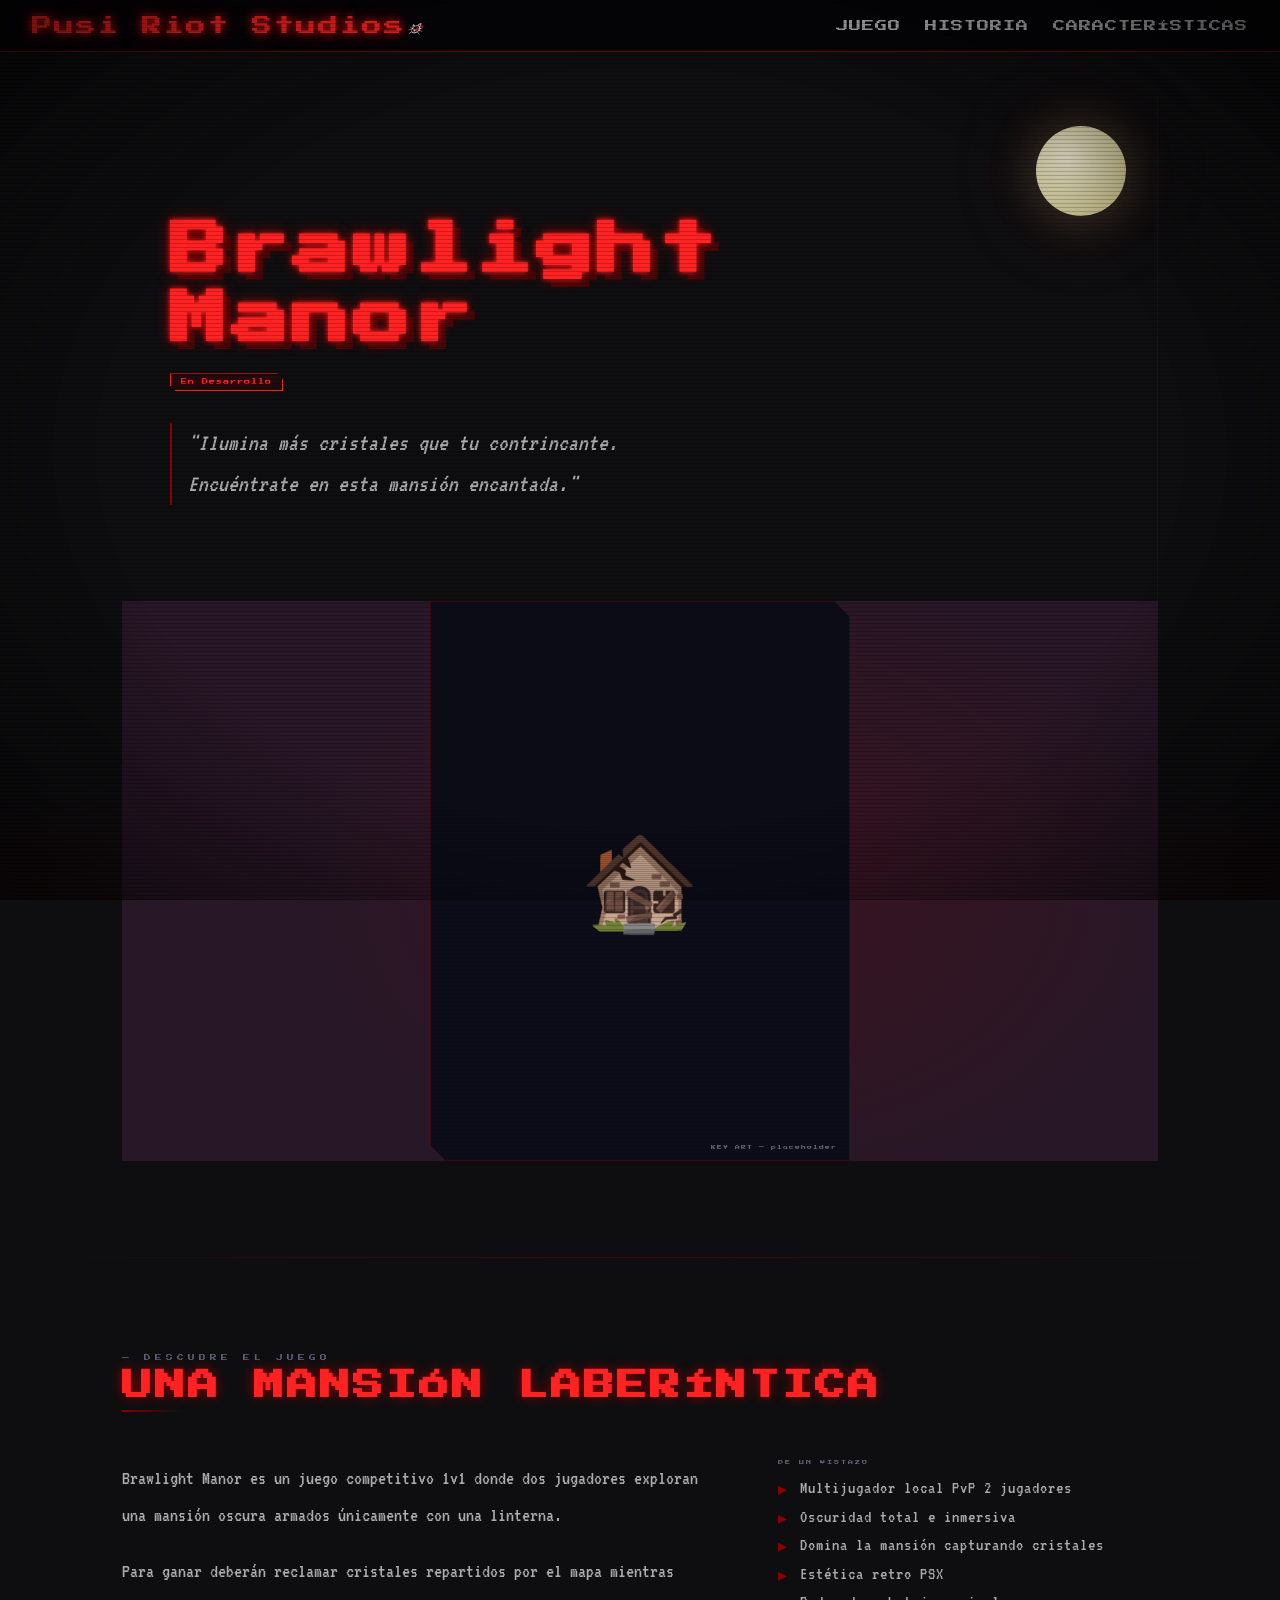
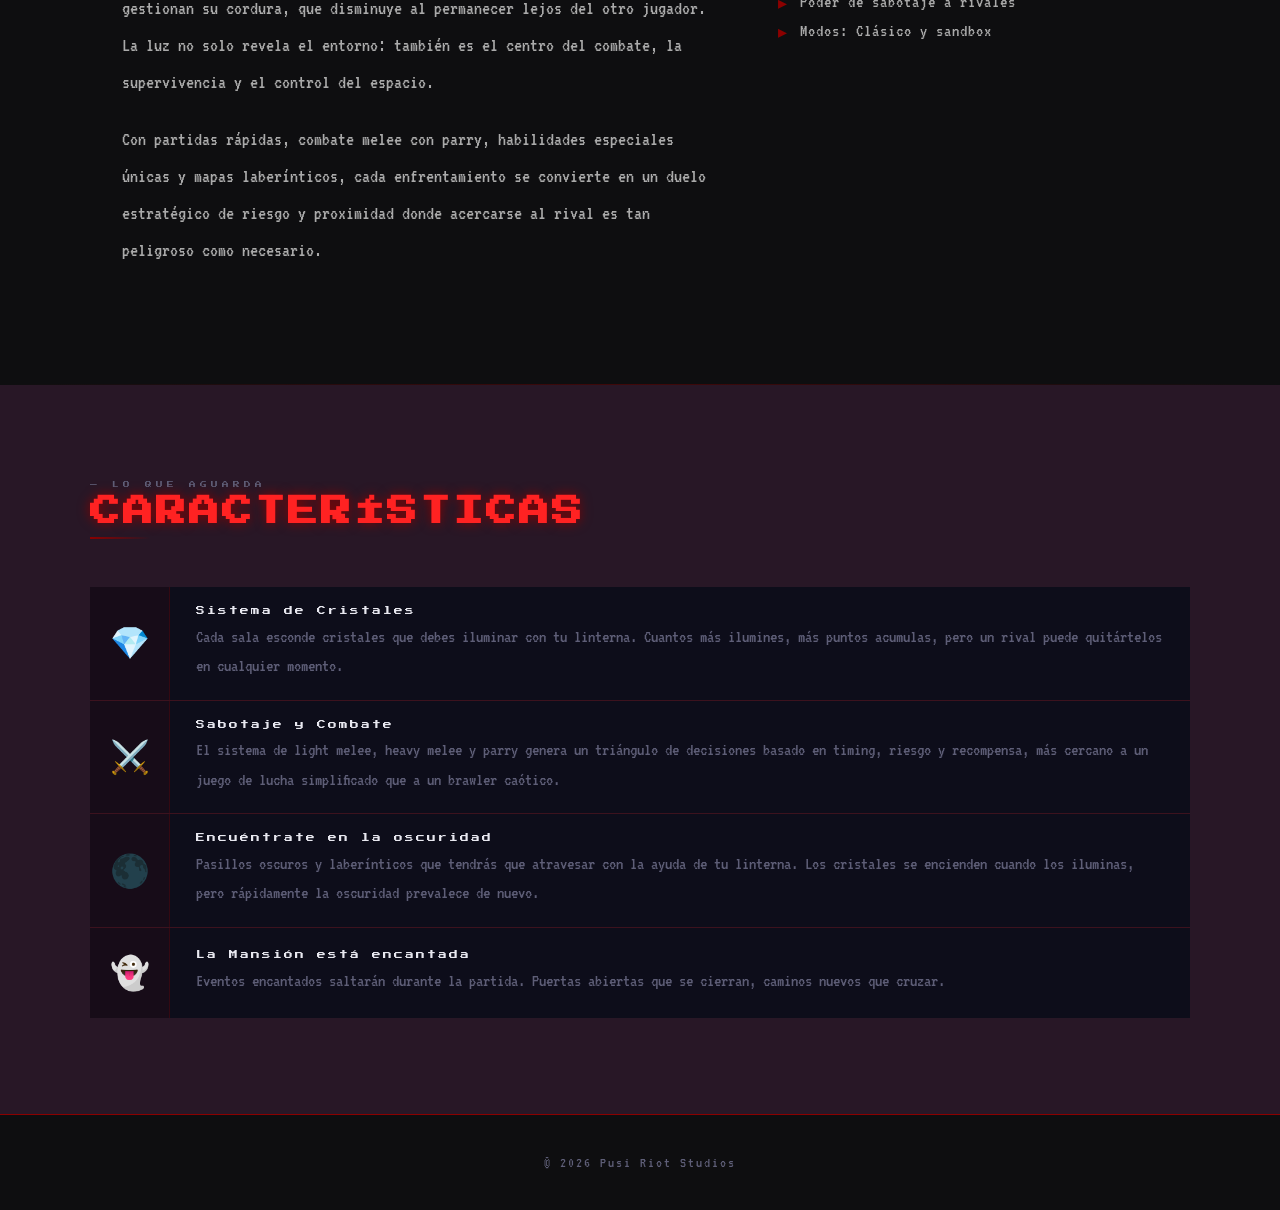
==== brawlightmanor.html @ 74a74fac "Deploy web" ====
<!DOCTYPE html>
<html lang="en">

<head>
    <meta charset="UTF-8">
    <meta name="viewport" content="width=device-width, initial-scale=1.0">
    <title>Brawlight Manor — Pusi Riot Studios</title>
    <link rel="preconnect" href="https://fonts.googleapis.com">
    <link href="https://fonts.googleapis.com/css2?family=Press+Start+2P&family=VT323&display=swap" rel="stylesheet">
    <link rel="stylesheet" href="css/style.css">
</head>


<body class="game-page">

    <nav>
        <a href="index.html" class="nav-logo">
            Pusi Riot Studios<img src="assets/images/PusiRiot_Logo_White.png" alt="Logo" width="2.5%">
        </a>
        <ul class="nav-links" id="navLinks">
            <li><a href="#juego">JUEGO</a></li>
            <li><a href="#historia">HISTORIA</a></li>
            <li><a href="#features">CARACTERÍSTICAS</a></li>
        </ul>
        <button class="hamburger" id="hamburger" aria-label="Menu">
            <span></span><span></span><span></span>
        </button>
    </nav>


    <section id="juego">

        <div class="hero-moon"></div>
        <div class="fog-layer"></div>

        <div class="game-hero-left">

            <h1 class="game-main-title">Brawlight<br>Manor</h1>

            <div class="game-pills">
                <span class="game-pill game-pill--highlight">En Desarrollo</span>
            </div>
            <p class="game-tagline">
                "Ilumina más cristales que tu contrincante.<br>
                Encuéntrate en esta mansión encantada."
            </p>
        </div>

        <div class="game-hero-right">
            <div class="game-hero-art">
                🏚️
                <span class="game-hero-art-label">KEY ART — placeholder</span>
            </div>

        </div>

    </section>

    <div class="section-divider"></div>

    <section id="historia">
        <p class="section-label"
            style="font-family:var(--pixel);font-size:0.42rem;color:var(--dim);letter-spacing:4px;text-transform:uppercase;margin-bottom:0.6rem;">
            — Descubre el juego
        </p>
        <h2 class="section-title">Una Mansión laberíntica</h2>
        <div class="section-line"></div>

        <div class="game-story-wrap">

            <!-- Narrative -->
            <div class="game-story-text">
                <p>
                    Brawlight Manor es un juego competitivo 1v1 donde dos jugadores 
                    exploran una mansión oscura armados únicamente con una linterna.
                <p>
                    Para ganar deberán reclamar cristales repartidos por el mapa 
                    mientras gestionan su cordura, que disminuye al permanecer lejos 
                    del otro jugador. La luz no solo revela el entorno: también es
                    el centro del combate, la supervivencia y el control del espacio.
                </p>
                <p>
                    Con partidas rápidas, combate melee con parry, habilidades 
                    especiales únicas y mapas laberínticos, cada enfrentamiento se 
                    convierte en un duelo estratégico de riesgo y proximidad donde 
                    acercarse al rival es tan peligroso como necesario.
                </p>
            </div>

            <div>
                <p
                    style="font-family:var(--pixel);font-size:0.32rem;color:var(--dim);letter-spacing:2px;margin-bottom:0.8rem;text-transform:uppercase;">
                    De un vistazo
                </p>
                <ul class="game-checklist">
                    <li>Multijugador local PvP 2 jugadores</li>
                    <li>Oscuridad total e inmersiva</li>
                    <li>Domina la mansión capturando cristales</li>
                    <li>Estética retro PSX</li>
                    <li>Poder de sabotaje a rivales</li>
                    <li>Modos: Clásico y sandbox</li>
                </ul>
            </div>

        </div>
    </section>

    <div class="section-divider"></div>

    <section id="features" style="background:var(--deep);max-width:100%;padding:6rem 2rem;">
        <div style="max-width:1100px;margin:0 auto;">

            <p
                style="font-family:var(--pixel);font-size:0.42rem;color:var(--dim);letter-spacing:4px;text-transform:uppercase;margin-bottom:0.6rem;">
                — Lo que Aguarda
            </p>
            <h2 class="section-title">Características</h2>
            <div class="section-line"></div>

            <div class="game-feature-list">

                <div class="game-feature-row">
                    <div class="game-feature-row__icon">💎</div>
                    <div class="game-feature-row__body">
                        <p class="game-feature-row__name">Sistema de Cristales</p>
                        <p class="game-feature-row__desc">
                            Cada sala esconde cristales que debes iluminar con tu linterna.
                            Cuantos más ilumines, más puntos acumulas, pero un rival puede
                            quitártelos en cualquier momento.
                        </p>
                    </div>
                </div>
                <div class="game-feature-row">
                    <div class="game-feature-row__icon">⚔️</div>
                    <div class="game-feature-row__body">
                        <p class="game-feature-row__name">Sabotaje y Combate</p>
                        <p class="game-feature-row__desc">
                            El sistema de light melee, heavy melee y parry genera un triángulo 
                            de decisiones basado en timing, riesgo y recompensa, más cercano a 
                            un juego de lucha simplificado que a un brawler caótico.
                        </p>
                    </div>
                </div>

                <div class="game-feature-row">
                    <div class="game-feature-row__icon">🌑</div>
                    <div class="game-feature-row__body">
                        <p class="game-feature-row__name">Encuéntrate en la oscuridad</p>
                        <p class="game-feature-row__desc">
                            Pasillos oscuros y laberínticos que tendrás que atravesar con la ayuda
                            de tu linterna. Los cristales se encienden cuando los iluminas, pero
                            rápidamente la oscuridad prevalece de nuevo.
                        </p>
                    </div>
                </div>

                <div class="game-feature-row">
                    <div class="game-feature-row__icon">👻</div>
                    <div class="game-feature-row__body">
                        <p class="game-feature-row__name">La Mansión está encantada</p>
                        <p class="game-feature-row__desc">
                            Eventos encantados saltarán durante la partida. Puertas abiertas 
                            que se cierran, caminos nuevos que cruzar.
                        </p>
                    </div>
                </div>


            </div>
        </div>
    </section>

    <footer>
        <p class="footer-text">© <span id="year"></span> Pusi Riot Studios</p>
    </footer>

    <script>
        document.getElementById('year').textContent = new Date().getFullYear();

        const hamburger = document.getElementById('hamburger');
        const navLinks = document.getElementById('navLinks');

        hamburger.addEventListener('click', () => {
            hamburger.classList.toggle('open');
            navLinks.classList.toggle('open');
        });

        navLinks.querySelectorAll('a').forEach(a => {
            a.addEventListener('click', () => {
                hamburger.classList.remove('open');
                navLinks.classList.remove('open');
            });
        });
    </script>

</body>

</html>
---- css/style.css ----
:root {
    --black: #0e0e10;
    --deep: #281726;
    --panel: #0d0d1a;
    --blood: #8b0000;
    --red: #cc1111;
    --red-glow: #ff2222;
    --fog: #1a1a2e;
    --grey: #aaaaaa;
    --dim: #5e5e77;
    --white: #e8e8f0;
    --ps1-blue: #3355cc;
    --ps1-yellow: #ccaa11;
    --scanline: rgba(0, 0, 0, 0.18);
    --pixel: 'Press Start 2P', monospace;
    --vt: 'VT323', monospace;
}

*,
*::before,
*::after {
    box-sizing: border-box;
    margin: 0;
    padding: 0;
}

html {
    scroll-behavior: smooth;
}

body {
    background: var(--black);
    color: var(--white);
    font-family: var(--vt);
    font-size: 20px;
    cursor: crosshair;
    overflow-x: hidden;
}

/* Scanlines overlay */
body::before {
    content: '';
    position: fixed;
    inset: 0;
    background: repeating-linear-gradient(to bottom,
            transparent 0px,
            transparent 3px,
            var(--scanline) 3px,
            var(--scanline) 4px);
    pointer-events: none;
    z-index: 9999;
}

/* CRT flicker */
body::after {
    content: '';
    position: fixed;
    inset: 0;
    background: radial-gradient(ellipse at center, transparent 60%, rgba(0, 0, 0, 0.6) 100%);
    pointer-events: none;
    z-index: 9998;
    animation: flicker 8s infinite;
}

@keyframes flicker {

    0%,
    95%,
    100% {
        opacity: 1;
    }

    96% {
        opacity: 0.85;
    }

    97% {
        opacity: 1;
    }

    98% {
        opacity: 0.9;
    }
}

/* ─── NAV ─── */
nav {
    position: fixed;
    top: 0;
    left: 0;
    right: 0;
    z-index: 1000;
    background: rgba(5, 5, 8, 0.92);
    border-bottom: 1px solid var(--blood);
    padding: 0 2rem;
    display: flex;
    align-items: center;
    justify-content: space-between;
    height: 52px;
    backdrop-filter: blur(4px);
}

.nav-logo {
    font-family: var(--pixel);
    font-size: 1.25rem;
    color: var(--red-glow);
    text-shadow: 0 0 8px var(--red-glow), 0 0 20px var(--blood);
    letter-spacing: 2px;
    text-decoration: none;
}

.nav-links {
    display: flex;
    gap: 1.5rem;
    list-style: none;
}

.nav-links a {
    font-family: var(--pixel);
    font-size: 0.76rem;
    color: var(--grey);
    text-decoration: none;
    letter-spacing: 1px;
    transition: color 0.2s, text-shadow 0.2s;
}

.nav-links a:hover {
    color: var(--red-glow);
    text-shadow: 0 0 8px var(--red-glow);
}

.hamburger {
    display: none;
    flex-direction: column;
    gap: 5px;
    background: none;
    border: none;
    cursor: pointer;
    padding: 4px;
}

.hamburger span {
    display: block;
    width: 24px;
    height: 2px;
    background: var(--red-glow);
    transition: all 0.3s;
}

/* ─── HERO ─── */
#hero {
    min-height: 100vh;
    display: flex;
    flex-direction: column;
    align-items: center;
    justify-content: center;
    position: relative;
    padding: 80px 2rem 4rem;
    text-align: center;
    background:
        radial-gradient(ellipse 80% 60% at 50% 80%, rgba(139, 0, 0, 0.15) 0%, transparent 100%),
        linear-gradient(to bottom, var(--black) 0%, var(--deep) 100%);
    overflow: hidden;
}

.hero-bg-trees {
    position: absolute;
    bottom: 0;
    left: 0;
    right: 0;
    height: 220px;
    background:
        /* row of pixel trees via repeating pattern */
        url("data:image/svg+xml,%3Csvg xmlns='http://www.w3.org/2000/svg' width='80' height='120'%3E%3Crect x='33' y='60' width='14' height='60' fill='%23070710'/%3E%3Cpolygon points='40,5 10,70 70,70' fill='%230a0a18'/%3E%3Cpolygon points='40,20 15,75 65,75' fill='%230d0d20'/%3E%3C/svg%3E") repeat-x bottom;
    opacity: 0.9;
    pointer-events: none;
}

.hero-moon {
    position: absolute;
    top: 14%;
    right: 12%;
    width: 90px;
    height: 90px;
    border-radius: 50%;
    background: radial-gradient(circle at 35% 35%, #ddd8c0, #b0a870);
    box-shadow: 0 0 40px 10px rgba(200, 190, 120, 0.18), 0 0 80px 20px rgba(139, 0, 0, 0.1);
    animation: moonPulse 6s ease-in-out infinite;
}

.manor-silhouette {
    position: absolute;
    bottom: 0;
    left: 50%;
    transform: translateX(-50%);
    width: min(700px, 95vw);
    height: 340px;
    opacity: 0.55;
}


.fog-1,
.fog-2 {
    position: absolute;
    bottom: 0;
    left: -30%;
    right: -30%;
    height: 180px;
    pointer-events: none;
}

.fog-1 {
    background: linear-gradient(to top, rgba(42, 34, 24, 0.9), transparent);
    animation: fogDrift 20s ease-in-out infinite alternate;
}

.fog-2 {
    height: 100px;
    background: linear-gradient(to top, rgba(17, 14, 8, 0.95), transparent);
    animation: fogDrift 14s ease-in-out infinite alternate-reverse;
}



@keyframes moonPulse {

    0%,
    100% {
        box-shadow: 0 0 40px 10px rgba(200, 190, 120, 0.18);
    }

    50% {
        box-shadow: 0 0 60px 20px rgba(200, 190, 120, 0.28), 0 0 100px 30px rgba(139, 0, 0, 0.12);
    }
}

.hero-eyeball {
    position: absolute;
    top: 5%;
    left: 0%;
    font-size: 3rem;
    opacity: 0.22;
    animation: eyeFloat 7s ease-in-out infinite;
    filter: blur(1px);
}

@keyframes eyeFloat {

    0%,
    100% {
        transform: translateY(0) rotate(-5deg);
    }

    50% {
        transform: translateY(-18px) rotate(5deg);
    }
}

.studio-label {
    font-family: var(--pixel);
    font-size: clamp(0.4rem, 1.2vw, 0.65rem);
    color: var(--dim);
    letter-spacing: 6px;
    margin-bottom: 1.2rem;
    text-transform: uppercase;
    animation: fadeDown 1s ease both;
}

.hero-title {
    font-family: var(--pixel);
    font-size: clamp(1.0rem, 6vw, 4rem);
    color: var(--red-glow);
    text-shadow:
        0 0 10px var(--red-glow),
        0 0 30px var(--blood),
        0 0 60px rgba(194, 0, 0, 0.5),
        4px 4px 0 var(--black),
        8px 8px 0 var(--blood);
    line-height: 1.1;
    letter-spacing: 4px;
    animation: titleIn 1.2s cubic-bezier(0.22, 1, 0.36, 1) both;
    position: relative;
    z-index: 2;
}

@keyframes titleIn {
    from {
        opacity: 0;
        transform: scale(0.85) translateY(30px);
    }

    to {
        opacity: 1;
        transform: scale(1) translateY(0);
    }
}

@keyframes fadeDown {
    from {
        opacity: 0;
        transform: translateY(-15px);
    }

    to {
        opacity: 1;
        transform: translateY(0);
    }
}

.hero-sub {
    font-family: var(--vt);
    font-size: clamp(1.1rem, 2.5vw, 1.6rem);
    color: var(--dim);
    margin-top: 1.4rem;
    letter-spacing: 3px;
    animation: fadeDown 1.4s ease both;
}

.hero-cta {
    margin-top: 2.5rem;
    display: flex;
    gap: 1rem;
    flex-wrap: wrap;
    justify-content: center;
    animation: fadeDown 1.6s ease both;
}

.btn {
    font-family: var(--pixel);
    font-size: 0.95rem;
    padding: 0.9rem 1.6rem;
    border: 2px solid var(--blood);
    background: transparent;
    color: var(--white);
    cursor: pointer;
    letter-spacing: 2px;
    text-decoration: none;
    transition: all 0.2s;
    position: relative;
    clip-path: polygon(0 0, calc(100% - 8px) 0, 100% 8px, 100% 100%, 8px 100%, 0 calc(100% - 8px));
}

.btn::before {
    content: '';
    position: absolute;
    inset: 0;
    background: var(--blood);
    opacity: 0;
    transition: opacity 0.2s;
    clip-path: inherit;
}

.btn:hover {
    border-color: var(--red-glow);
    color: var(--red-glow);
    text-shadow: 0 0 8px var(--red-glow);
}

.btn:hover::before {
    opacity: 0.15;
}

.btn-primary {
    border-color: var(--red-glow);
    background: rgba(139, 0, 0, 0.2);
}

.scroll-hint {
    position: absolute;
    bottom: 2rem;
    left: 50%;
    transform: translateX(-50%);
    font-family: var(--pixel);
    font-size: 2.25rem;
    color: var(--dim);
    letter-spacing: 2px;
    animation: blink 1.5s step-end infinite;
}

@keyframes blink {

    0%,
    100% {
        opacity: 1
    }

    50% {
        opacity: 0
    }
}

/* ─── SECTIONS ─── */
section {
    padding: 6rem 2rem;
    max-width: 1100px;
    margin: 0 auto;
}

.section-title {
    font-family: var(--pixel);
    font-size: clamp(1.6rem, 4vw, 1.9rem);
    color: var(--red-glow);
    text-shadow: 0 0 12px var(--blood);
    letter-spacing: 3px;
    margin-bottom: 0.6rem;
    text-transform: uppercase;
}

.section-line {
    width: 60px;
    height: 2px;
    background: linear-gradient(to right, var(--blood), transparent);
    margin-bottom: 3rem;
}

.section-divider {
    width: 100%;
    height: 1px;
    background: linear-gradient(to right, transparent, var(--blood), transparent);
    opacity: 0.4;
    margin: 0;
}

/* ─── GAMES ─── */
#games {
    background: var(--deep);
    max-width: 100%;
    padding: 6rem 2rem;
}

#games .inner {
    max-width: 1100px;
    margin: 0 auto;
}

.games-grid {
    display: grid;
    grid-template-columns: repeat(auto-fit, minmax(260px, 1fr));
    gap: 2rem;
}

.game-card {
    background: var(--panel);
    border: 2px solid var(--blood);
    position: relative;
    overflow: hidden;
    transition: transform 0.25s, box-shadow 0.25s;
    clip-path: polygon(0 0, calc(100% - 12px) 0, 100% 12px, 100% 100%, 12px 100%, 0 calc(100% - 12px));
}

.game-card:hover {
    transform: translateY(-8px);
    box-shadow: 0 12px 40px rgba(139, 0, 0, 0.4), 0 0 0 1px var(--red-glow);
}

.game-thumb {
    width: 100%;
    aspect-ratio: 16/10;
    background: var(--fog);
    display: flex;
    align-items: center;
    justify-content: center;
    font-size: 4rem;
    position: relative;
    overflow: hidden;
}

.game-thumb::after {
    content: '';
    position: absolute;
    inset: 0;
    background: repeating-linear-gradient(45deg, transparent, transparent 4px,
            rgba(0, 0, 0, 0.06) 4px, rgba(0, 0, 0, 0.06) 8px);
}

.game-info {
    padding: 1.2rem 1.4rem 1.4rem;
}

.game-title {
    font-family: var(--pixel);
    font-size: 1.5rem;
    color: var(--white);
    letter-spacing: 1px;
    margin-bottom: 0.5rem;
}

.game-desc {
    font-family: var(--vt);
    font-size: 1.5rem;
    color: var(--dim);
    line-height: 1.5;
    margin-bottom: 1rem;
}

.game-tag {
    display: inline-block;
    font-family: var(--pixel);
    font-size: 0.62rem;
    padding: 3px 8px;
    border: 1px solid var(--blood);
    color: var(--red);
    letter-spacing: 1px;
    margin-right: 4px;
}

/* ─── TEAM ─── */
.team-grid {
    display: grid;
    grid-template-columns: repeat(auto-fit, minmax(180px, 1fr));
    gap: 8rem;
}

.member-card {
    text-align: center;
    padding: 2rem 1rem;
    background: var(--panel);
    border: 1px solid #1a1a2e;
    transition: border-color 0.2s, transform 0.2s;
    position: relative;
}

.member-card:hover {
    border-color: var(--blood);
    transform: translateY(-4px);
}

.member-avatar {
    width: 80px;
    height: 80px;
    border-radius: 0;
    margin: 0 auto 1rem;
    background: var(--fog);
    border: 2px solid var(--blood);
    display: flex;
    align-items: center;
    justify-content: center;
    font-size: 2.4rem;
    position: relative;
    clip-path: polygon(10% 0%, 90% 0%, 100% 10%, 100% 90%, 90% 100%, 10% 100%, 0% 90%, 0% 10%);
}

.member-name {
    font-family: var(--pixel);
    font-size: 1.3rem;
    color: var(--white);
    margin-bottom: 0.4rem;
    letter-spacing: 1px;
}

.member-role {
    font-family: var(--vt);
    font-size: 1rem;
    color: var(--red-glow);
    letter-spacing: 2px;
}

/* ─── PRESS KIT ─── */
#presskit {
    background: var(--deep);
    max-width: 100%;
    padding: 6rem 2rem;
}

#presskit .inner {
    max-width: 1100px;
    margin: 0 auto;
}

.press-grid {
    display: grid;
    grid-template-columns: 1fr 1fr;
    gap: 3rem;
    align-items: start;
}

.press-info p {
    font-family: var(--vt);
    font-size: 1.55rem;
    color: var(--grey);
    line-height: 1.7;
    margin-bottom: 1rem;
}

.press-facts {
    display: flex;
    flex-direction: column;
    gap: 0.8rem;
}

.fact-row {
    display: flex;
    gap: 1rem;
    border-bottom: 1px solid #1a1a2e;
    padding-bottom: 0.8rem;
}

.fact-label {
    font-family: var(--pixel);
    font-size: 0.68rem;
    color: var(--dim);
    letter-spacing: 1px;
    min-width: 100px;
}

.fact-val {
    font-family: var(--vt);
    font-size: 1.2rem;
    color: var(--white);
}

.dl-buttons {
    display: flex;
    flex-direction: column;
    gap: 0.8rem;
    margin-top: 1.5rem;
}

/* ─── SOCIALS ─── */
#socials {
    text-align: center;
}

.social-grid {
    display: flex;
    flex-wrap: wrap;
    gap: 1.2rem;
    justify-content: center;
    margin-top: 1rem;
}

.social-btn {
    font-family: var(--pixel);
    font-size: 0.94rem;
    padding: 0.9rem 1.4rem;
    background: var(--panel);
    border: 1px solid var(--blood);
    color: var(--grey);
    text-decoration: none;
    letter-spacing: 2px;
    display: flex;
    align-items: center;
    gap: 0.7rem;
    transition: all 0.2s;
    clip-path: polygon(0 0, calc(100% - 8px) 0, 100% 8px, 100% 100%, 8px 100%, 0 calc(100% - 8px));
}

.social-btn:hover {
    border-color: var(--red-glow);
    color: var(--red-glow);
    background: rgba(139, 0, 0, 0.15);
    text-shadow: 0 0 8px var(--red-glow);
    transform: translateY(-3px);
}

.social-icon {
    font-size: 1.3rem;
}

/* ─── FOOTER ─── */
footer {
    border-top: 1px solid var(--blood);
    padding: 2.5rem 2rem;
    text-align: center;
    background: var(--black);
}

.footer-logo {
    font-family: var(--pixel);
    font-size: 0.95rem;
    color: var(--blood);
    letter-spacing: 4px;
    margin-bottom: 1rem;
}

.footer-text {
    font-family: var(--vt);
    font-size: 0.95rem;
    color: var(--dim);
    letter-spacing: 2px;
}

/* ─── CONTACT ─── */
.contact-box {
    background: var(--panel);
    border: 1px solid var(--blood);
    padding: 2.5rem;
    max-width: 580px;
    margin: 0 auto;
    clip-path: polygon(0 0, calc(100% - 16px) 0, 100% 16px, 100% 100%, 16px 100%, 0 calc(100% - 16px));
    text-align: center;
}

.contact-box p {
    font-family: var(--vt);
    font-size: 1.2rem;
    color: var(--grey);
    margin-bottom: 1.5rem;
    line-height: 1.6;
}

.contact-email {
    font-family: var(--pixel);
    font-size: 0.45rem;
    color: var(--red-glow);
    text-shadow: 0 0 8px var(--blood);
    letter-spacing: 2px;
    text-decoration: none;
}

/* ─── RESPONSIVE ─── */
@media (max-width: 768px) {
    .nav-links {
        display: none;
        flex-direction: column;
        position: absolute;
        top: 52px;
        left: 0;
        right: 0;
        background: rgba(5, 5, 8, 0.98);
        padding: 1.5rem;
        gap: 1.2rem;
        border-bottom: 1px solid var(--blood);
    }

    .nav-links.open {
        display: flex;
    }

    .hamburger {
        display: flex;
    }

    .hero-moon {
        width: 55px;
        height: 55px;
        top: 10%;
        right: 6%;
    }

    .hero-eyeball {
        display: none;
    }

    .press-grid {
        grid-template-columns: 1fr;
    }

    section {
        padding: 4rem 1.2rem;
    }
}

@media (max-width: 480px) {
    .hero-title {
        font-size: 1.4rem;
    }

    .team-grid {
        grid-template-columns: 1fr 1fr;
    }
}

/* ─── GLITCH effect on hover ─── */
.glitch {
    position: relative;
}

.glitch:hover {
    animation: glitchAnim 0.4s steps(2) forwards;
}

@keyframes glitchAnim {
    0% {
        text-shadow: 3px 0 var(--ps1-blue), -3px 0 var(--red-glow);
        transform: skewX(0deg);
    }

    25% {
        text-shadow: -4px 0 var(--ps1-blue), 4px 0 var(--red-glow);
        transform: skewX(-3deg);
    }

    50% {
        text-shadow: 3px 0 var(--ps1-yellow), -3px 0 var(--red-glow);
        transform: skewX(2deg);
    }

    75% {
        text-shadow: -2px 0 var(--ps1-blue), 2px 0 var(--red-glow);
        transform: skewX(-1deg);
    }

    100% {
        text-shadow: 0 0 10px var(--red-glow);
        transform: skewX(0);
    }
}

/* fog drift at bottom of hero */
.fog-layer {
    position: absolute;
    bottom: 0;
    left: -20%;
    right: -20%;
    height: 120px;
    background: linear-gradient(to top, rgba(139, 0, 0, 0.08), transparent);
    animation: fogDrift 12s ease-in-out infinite alternate;
    pointer-events: none;
}

@keyframes fogDrift {
    from {
        transform: translateX(-5%);
    }

    to {
        transform: translateX(5%);
    }
}

body.game-page #hero {
    min-height: 100vh;
    display: grid;
    grid-template-columns: 1fr 1fr;
    align-items: stretch;
    padding: 0;
    text-align: left;
    background: var(--black);
}

.game-hero-left {
    display: flex;
    flex-direction: column;
    justify-content: center;
    padding: 120px 3rem 4rem;
    position: relative;
    z-index: 2;
    border-right: 1px solid rgba(139,0,0,0.25);
}

.game-hero-right {
    position: relative;
    display: flex;
    flex-direction: column;
    align-items: center;
    justify-content: center;
    overflow: hidden;
    background:
        radial-gradient(ellipse 60% 80% at 60% 50%, rgba(139,0,0,0.18) 0%, transparent 70%),
        var(--deep);
}

/* Pixel-art manor illustration inside right column */
.game-hero-art {
    width: 90%;
    max-width: 420px;
    aspect-ratio: 3/4;
    background: var(--panel);
    border: 1px solid rgba(139,0,0,0.4);
    position: relative;
    display: flex;
    align-items: center;
    justify-content: center;
    font-size: 6rem;
    overflow: hidden;
    clip-path: polygon(0 0, calc(100% - 16px) 0, 100% 16px, 100% 100%, 16px 100%, 0 calc(100% - 16px));
}

.game-hero-art::before {
    content: '';
    position: absolute;
    inset: 0;
    background: repeating-linear-gradient(
        to bottom,
        transparent 0px, transparent 3px,
        rgba(0,0,0,0.18) 3px, rgba(0,0,0,0.18) 4px
    );
    pointer-events: none;
    z-index: 1;
}

.game-hero-art-label {
    position: absolute;
    bottom: 10px;
    right: 12px;
    font-family: var(--pixel);
    font-size: 0.3rem;
    color: var(--dim);
    letter-spacing: 1px;
    z-index: 2;
}

/* Stat bar below the art box */
.game-stat-bar {
    display: flex;
    width: 90%;
    max-width: 420px;
    margin-top: 10px;
    border: 1px solid rgba(139,0,0,0.3);
    border-top: none;
    overflow: hidden;
}

.game-stat-bar__cell {
    flex: 1;
    padding: 8px 100px;
    background: rgba(13,13,26,0.9);
    border-right: 1px solid rgba(139,0,0,0.2);
    text-align: center;
}

.game-stat-bar__cell:last-child {
    border-right: none;
}

.game-stat-bar__label {
    display: block;
    font-family: var(--pixel);
    font-size: 0.66rem;
    color: var(--dim);
    letter-spacing: 1px;
    margin-bottom: 10px;
}

.game-stat-bar__value {
    display: block;
    font-family: var(--pixel);
    font-size: 0.78rem;
    color: var(--red-glow);
    text-shadow: 0 0 6px var(--blood);
}

/* Eyebrow tag above title */
.game-eyebrow {
    font-family: var(--pixel);
    font-size: 0.78rem;
    color: var(--dim);
    letter-spacing: 4px;
    text-transform: uppercase;
    margin-bottom: 1rem;
    display: block;
}

/* Game page main title — larger, offset shadow */
.game-main-title {
    font-family: var(--pixel);
    font-size: clamp(1.8rem, 5vw, 3.6rem);
    color: var(--red-glow);
    text-shadow:
        0 0 5px var(--red-glow),
        0 0 15px var(--blood),
        2px 2px 0 var(--black),
        8px 8px 0 rgba(139,0,0,0.4);
    line-height: 1.2;
    letter-spacing: 3px;
    margin-bottom: 1.2rem;
}

.game-tagline {
    font-family: var(--vt);
    font-size: clamp(1.1rem, 2vw, 1.5rem);
    color: var(--grey);
    line-height: 1.7;
    margin-bottom: 2rem;
    font-style: italic;
    border-left: 2px solid var(--blood);
    padding-left: 1rem;
    max-width: 480px;
}

/* Platform/genre pill tags */
.game-pills {
    display: flex;
    flex-wrap: wrap;
    gap: 0.5rem;
    margin-bottom: 2rem;
}

.game-pill {
    font-family: var(--pixel);
    font-size: 0.38rem;
    color: var(--grey);
    border: 1px solid var(--blood);
    padding: 5px 10px;
    letter-spacing: 1px;
    clip-path: polygon(0 0, calc(100% - 6px) 0, 100% 6px, 100% 100%, 6px 100%, 0 calc(100% - 6px));
}

.game-pill--highlight {
    color: var(--red-glow);
    border-color: var(--red-glow);
    background: rgba(139,0,0,0.12);
    text-shadow: 0 0 6px var(--blood);
}

/* CTA group in hero left */
.game-cta-group {
    display: flex;
    gap: 0.8rem;
    flex-wrap: wrap;
}

/* ─── GAME OVERVIEW STRIP ─── */
/* Horizontal strip of key info below hero */
.game-overview-strip {
    display: grid;
    grid-template-columns: repeat(4, 1fr);
    border-top: 1px solid var(--blood);
    border-bottom: 1px solid rgba(139,0,0,0.3);
    background: var(--deep);
}

.game-overview-strip__item {
    padding: 1.6rem 1.2rem;
    border-right: 1px solid rgba(139,0,0,0.2);
    display: flex;
    flex-direction: column;
    gap: 0.4rem;
}

.game-overview-strip__item:last-child {
    border-right: none;
}

.game-overview-strip__label {
    font-family: var(--pixel);
    font-size: 0.32rem;
    color: var(--dim);
    letter-spacing: 2px;
    text-transform: uppercase;
}

.game-overview-strip__value {
    font-family: var(--vt);
    font-size: 1.3rem;
    color: var(--white);
    letter-spacing: 1px;
}

/* ─── STORY SECTION — game page variant ─── */
.game-story-wrap {
    display: grid;
    grid-template-columns: 1fr 380px;
    gap: 4rem;
    align-items: start;
}

.game-story-text p {
    font-family: var(--vt);
    font-size: 1.25rem;
    color: var(--grey);
    line-height: 1.85;
    margin-bottom: 1.2rem;
}

/* Pull-quote block */
.game-pullquote {
    font-family: var(--pixel);
    font-size: 0.42rem;
    color: var(--blood);
    line-height: 1.9;
    border: 1px solid rgba(139,0,0,0.3);
    background: rgba(139,0,0,0.06);
    padding: 1.4rem 1.6rem;
    margin-bottom: 1.6rem;
    clip-path: polygon(0 0, calc(100% - 10px) 0, 100% 10px, 100% 100%, 10px 100%, 0 calc(100% - 10px));
    text-shadow: 0 0 8px rgba(139,0,0,0.4);
}

.game-pullquote cite {
    display: block;
    margin-top: 0.8rem;
    font-family: var(--vt);
    font-size: 0.9rem;
    color: var(--dim);
    font-style: normal;
    letter-spacing: 1px;
}

/* At-a-glance checklist */
.game-checklist {
    list-style: none;
    display: flex;
    flex-direction: column;
    gap: 0.6rem;
}

.game-checklist li {
    font-family: var(--vt);
    font-size: 1.15rem;
    color: var(--grey);
    letter-spacing: 1px;
    padding-left: 1.4rem;
    position: relative;
}

.game-checklist li::before {
    content: '▸';
    position: absolute;
    left: 0;
    color: var(--blood);
}

/* ─── FEATURES — large horizontal cards ─── */
.game-feature-list {
    display: flex;
    flex-direction: column;
    gap: 1px;
    background: rgba(139,0,0,0.2);
}

.game-feature-row {
    display: grid;
    grid-template-columns: 80px 1fr;
    align-items: center;
    gap: 0;
    background: var(--panel);
    transition: background 0.2s;
    cursor: default;
}

.game-feature-row:hover {
    background: var(--deep);
}

.game-feature-row__icon {
    display: flex;
    align-items: center;
    justify-content: center;
    font-size: 2rem;
    height: 100%;
    min-height: 90px;
    background: rgba(139,0,0,0.08);
    border-right: 1px solid rgba(139,0,0,0.25);
}

.game-feature-row__body {
    padding: 1.2rem 1.6rem;
}

.game-feature-row__name {
    font-family: var(--pixel);
    font-size: 0.55rem;
    color: var(--white);
    letter-spacing: 2px;
    margin-bottom: 0.4rem;
}

.game-feature-row__desc {
    font-family: var(--vt);
    font-size: 1.15rem;
    color: var(--dim);
    line-height: 1.6;
}

/* ─── SCREENSHOTS GRID ─── */
.game-screenshots {
    display: grid;
    grid-template-columns: repeat(3, 1fr);
    gap: 1px;
    background: rgba(139,0,0,0.2);
}

.game-screenshot {
    aspect-ratio: 16/10;
    background: var(--panel);
    display: flex;
    flex-direction: column;
    align-items: center;
    justify-content: center;
    position: relative;
    overflow: hidden;
    transition: background 0.2s;
}

.game-screenshot:hover {
    background: var(--fog);
}

.game-screenshot::before {
    content: '';
    position: absolute;
    inset: 0;
    background: repeating-linear-gradient(
        to bottom,
        transparent 0px, transparent 3px,
        rgba(0,0,0,0.15) 3px, rgba(0,0,0,0.15) 4px
    );
    pointer-events: none;
}

.game-screenshot__num {
    font-family: var(--pixel);
    font-size: 0.3rem;
    color: var(--dim);
    letter-spacing: 2px;
    margin-bottom: 0.3rem;
    position: relative;
    z-index: 1;
}

.game-screenshot__caption {
    font-family: var(--vt);
    font-size: 1rem;
    color: var(--ps1-yellow);
    letter-spacing: 1px;
    position: relative;
    z-index: 1;
}

/* ─── WISHLIST / CTA BAND ─── */
.game-wishlist-band {
    background: var(--deep);
    border-top: 1px solid var(--blood);
    border-bottom: 1px solid rgba(139,0,0,0.3);
    padding: 3.5rem 2rem;
    text-align: center;
    position: relative;
    overflow: hidden;
}

.game-wishlist-band::before {
    content: '';
    position: absolute;
    inset: 0;
    background: radial-gradient(ellipse 70% 100% at 50% 100%, rgba(139,0,0,0.14), transparent);
    pointer-events: none;
}

.game-wishlist-band__title {
    font-family: var(--pixel);
    font-size: clamp(0.8rem, 2.5vw, 1.4rem);
    color: var(--red-glow);
    letter-spacing: 3px;
    text-shadow: 0 0 14px var(--blood);
    margin-bottom: 0.6rem;
    position: relative;
}

.game-wishlist-band__sub {
    font-family: var(--vt);
    font-size: 1.3rem;
    color: var(--dim);
    letter-spacing: 2px;
    margin-bottom: 2rem;
    position: relative;
}

.game-wishlist-band__buttons {
    display: flex;
    gap: 1rem;
    justify-content: center;
    flex-wrap: wrap;
    position: relative;
}

/* ─── RESPONSIVE ─── */
@media (max-width: 900px) {
    body.game-page #hero {
        grid-template-columns: 1fr;
        text-align: center;
    }

    .game-hero-left {
        border-right: none;
        border-bottom: 1px solid rgba(139,0,0,0.25);
        padding: 120px 1.5rem 3rem;
        align-items: center;
    }

    .game-tagline {
        border-left: none;
        padding-left: 0;
        text-align: center;
    }

    .game-cta-group {
        justify-content: center;
    }

    .game-hero-right {
        padding: 3rem 1.5rem;
    }

    .game-overview-strip {
        grid-template-columns: repeat(2, 1fr);
    }

    .game-overview-strip__item:nth-child(2) {
        border-right: none;
    }

    .game-story-wrap {
        grid-template-columns: 1fr;
    }

    .game-screenshots {
        grid-template-columns: repeat(2, 1fr);
    }
}

@media (max-width: 600px) {
    .game-overview-strip {
        grid-template-columns: 1fr 1fr;
    }

    .game-screenshots {
        grid-template-columns: 1fr 1fr;
    }

    .game-feature-row {
        grid-template-columns: 60px 1fr;
    }
}
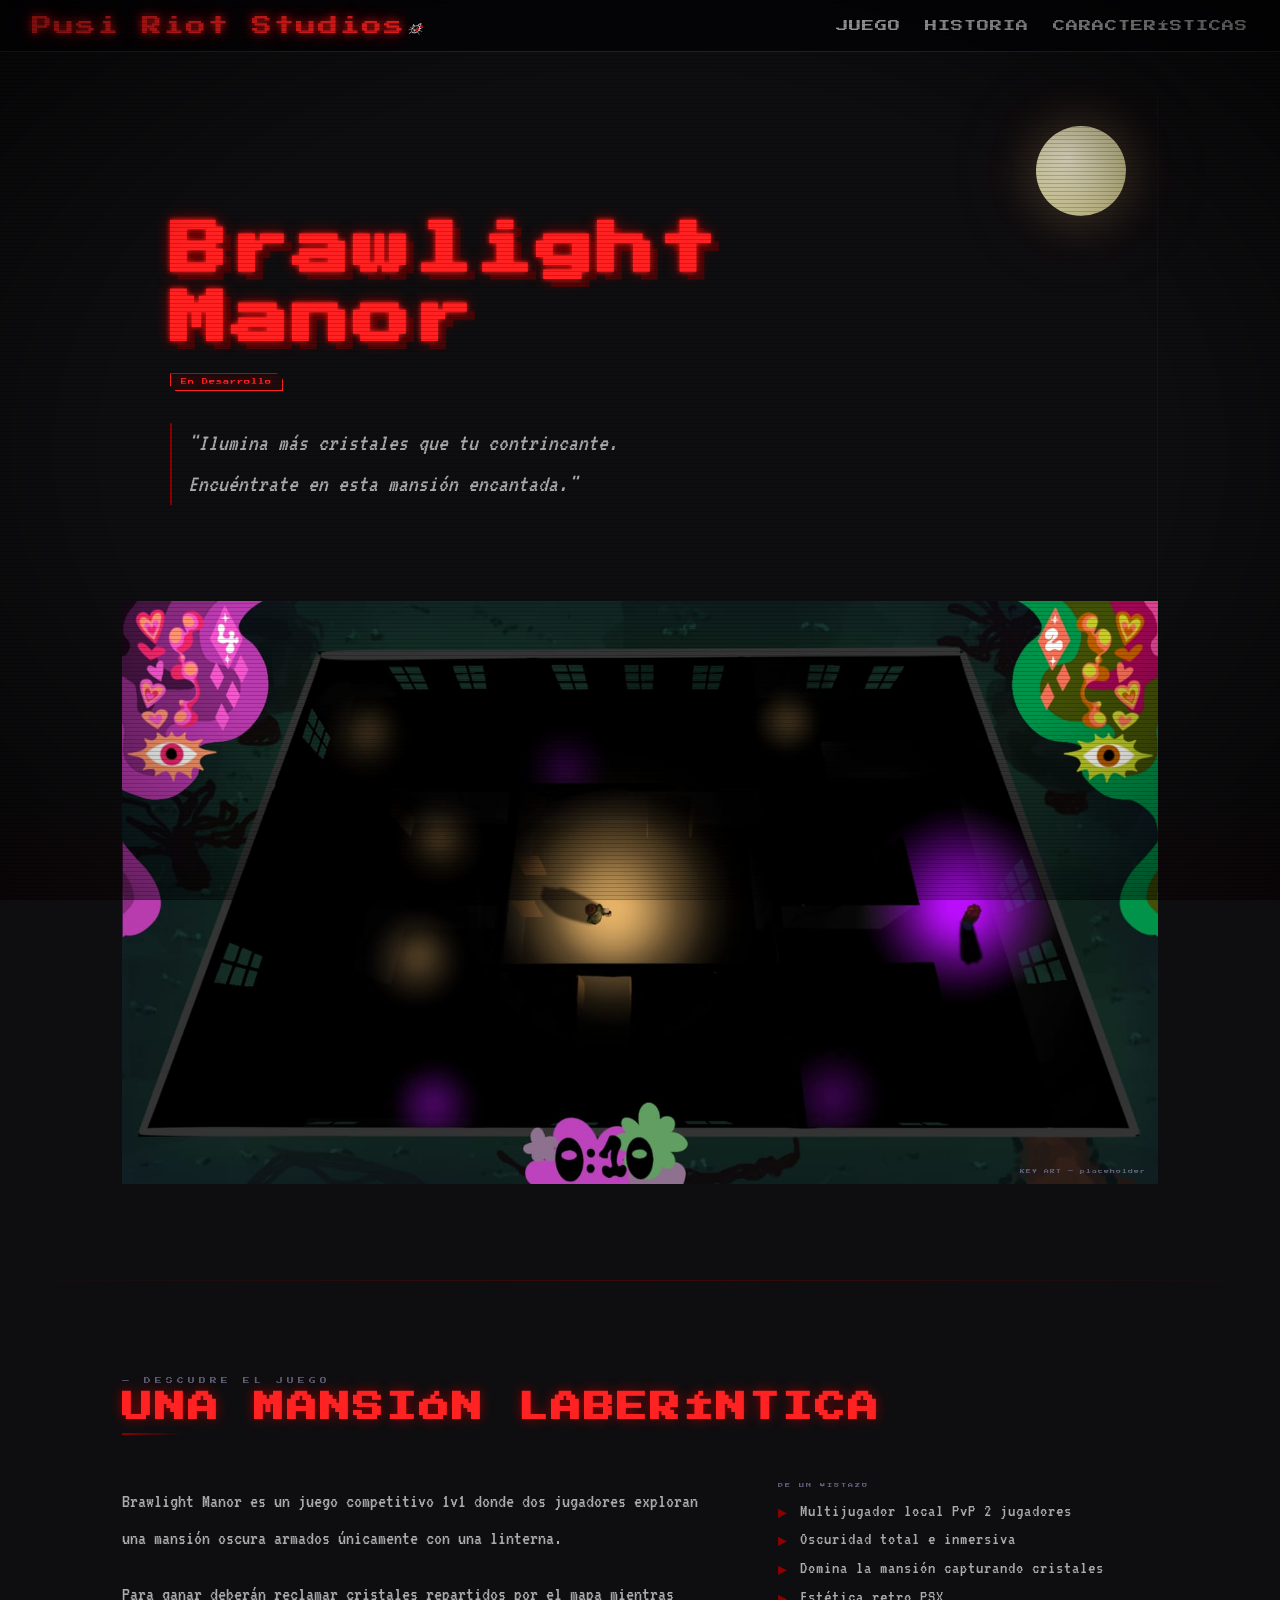
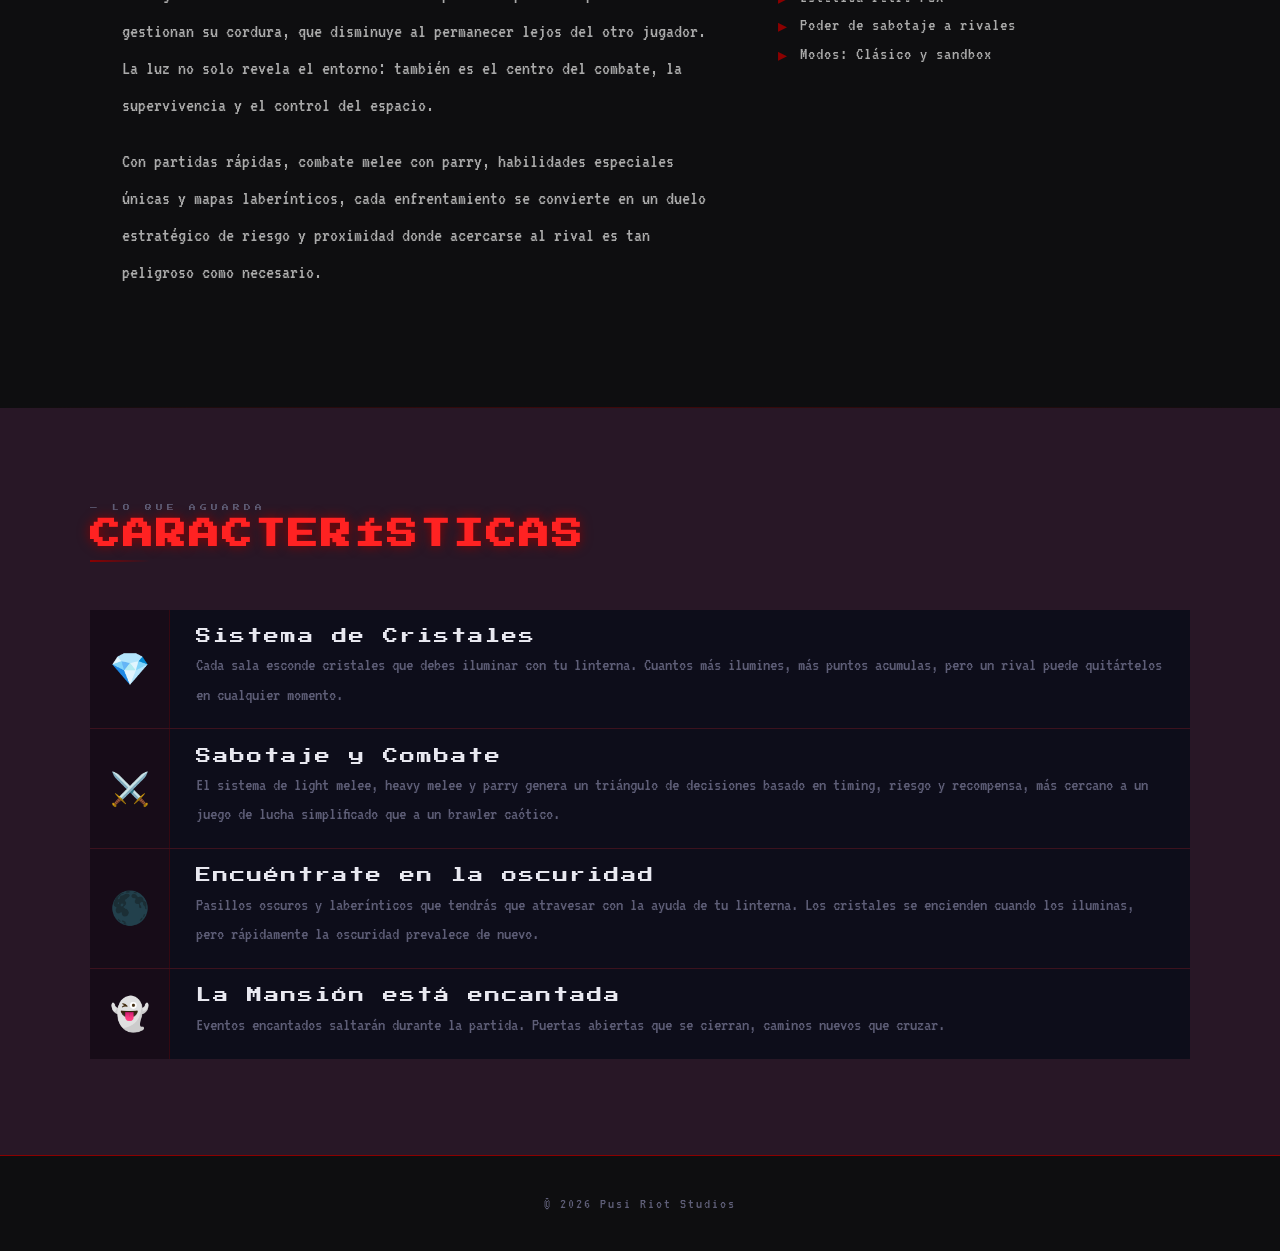
==== commit 752dc5bb: "Uploaded keyart on game site" ====
--- a/brawlightmanor.html
+++ b/brawlightmanor.html
@@ -47,10 +47,10 @@
         </div>
 
         <div class="game-hero-right">
-            <div class="game-hero-art">
-                🏚️
+            <!-- <div class="game-hero-art"> -->
+                <img src="assets/images/KeyArt_00.jpeg" alt="Manison" width="100%">
                 <span class="game-hero-art-label">KEY ART — placeholder</span>
-            </div>
+            <!-- </div> -->
 
         </div>
 
--- a/css/style.css
+++ b/css/style.css
@@ -1141,7 +1141,7 @@
 
 .game-feature-row__name {
     font-family: var(--pixel);
-    font-size: 0.55rem;
+    font-size: 0.95rem;
     color: var(--white);
     letter-spacing: 2px;
     margin-bottom: 0.4rem;
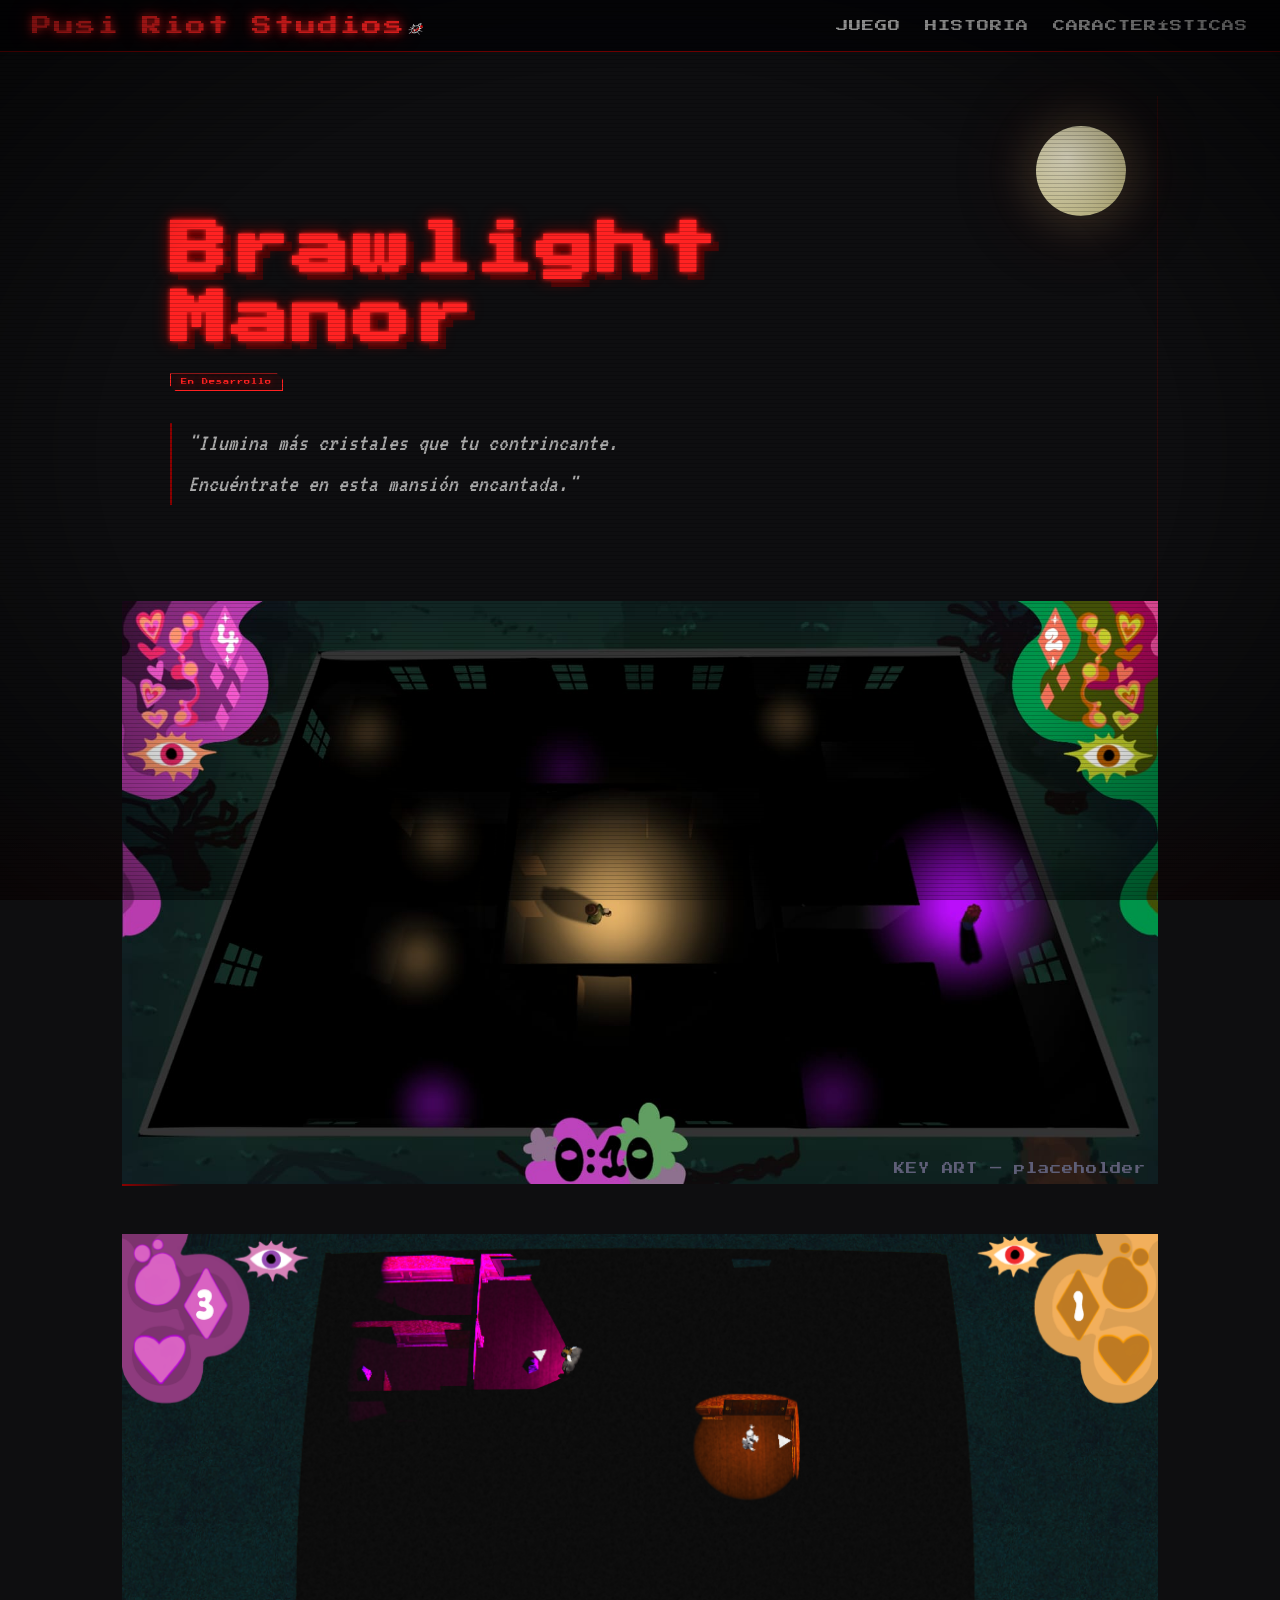
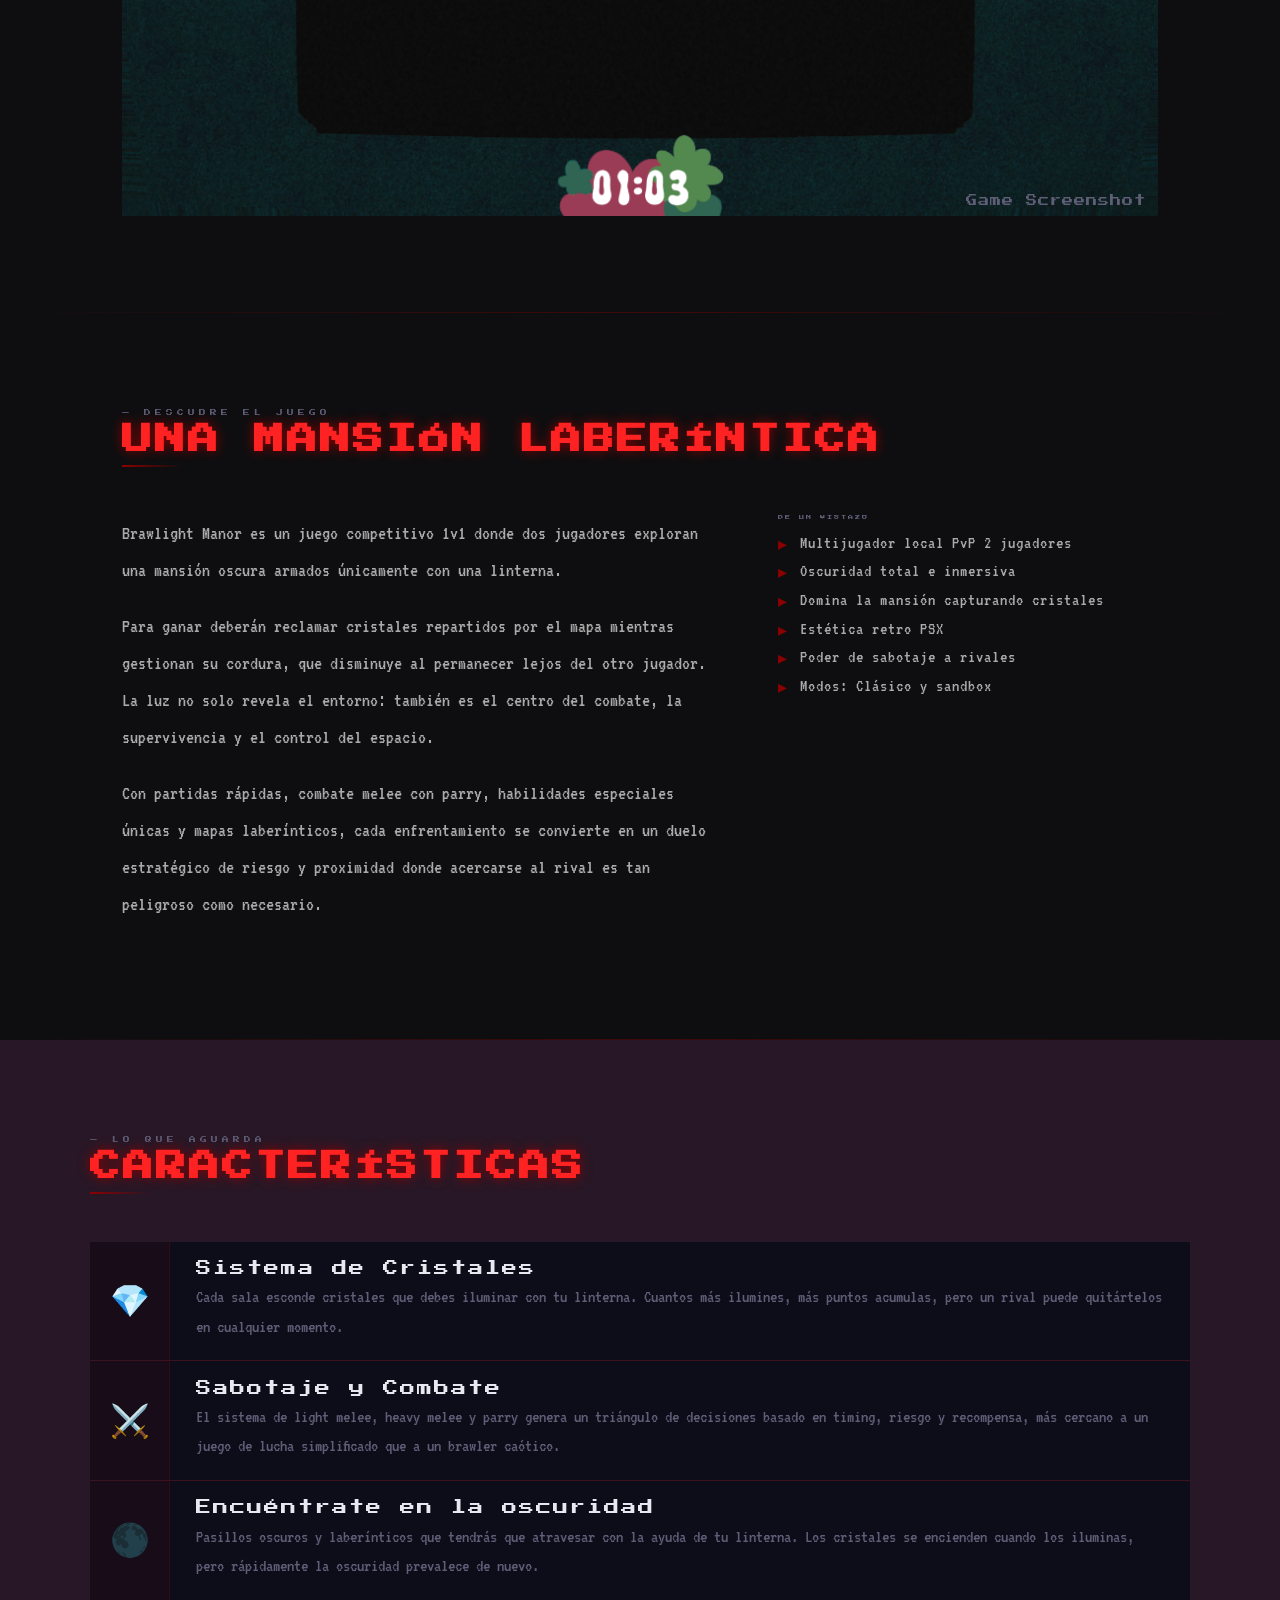
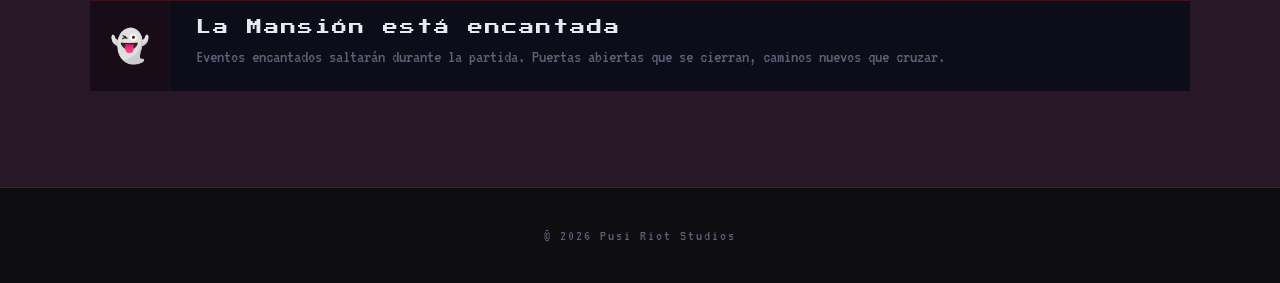
==== commit 71860c03: "Added new screenshot" ====
--- a/brawlightmanor.html
+++ b/brawlightmanor.html
@@ -50,6 +50,14 @@
             <!-- <div class="game-hero-art"> -->
                 <img src="assets/images/KeyArt_00.jpeg" alt="Manison" width="100%">
                 <span class="game-hero-art-label">KEY ART — placeholder</span>
+            <!-- </div> -->
+
+        </div>
+<div class="section-line"></div>
+        <div class="game-hero-right">
+            <!-- <div class="game-hero-art"> -->
+                <img src="assets/images/Screenshot_00.png" alt="Manison" width="100%">
+                <span class="game-hero-art-label">Game Screenshot</span>
             <!-- </div> -->
 
         </div>
--- a/css/style.css
+++ b/css/style.css
@@ -885,7 +885,7 @@
     bottom: 10px;
     right: 12px;
     font-family: var(--pixel);
-    font-size: 0.3rem;
+    font-size: 0.7rem;
     color: var(--dim);
     letter-spacing: 1px;
     z-index: 2;
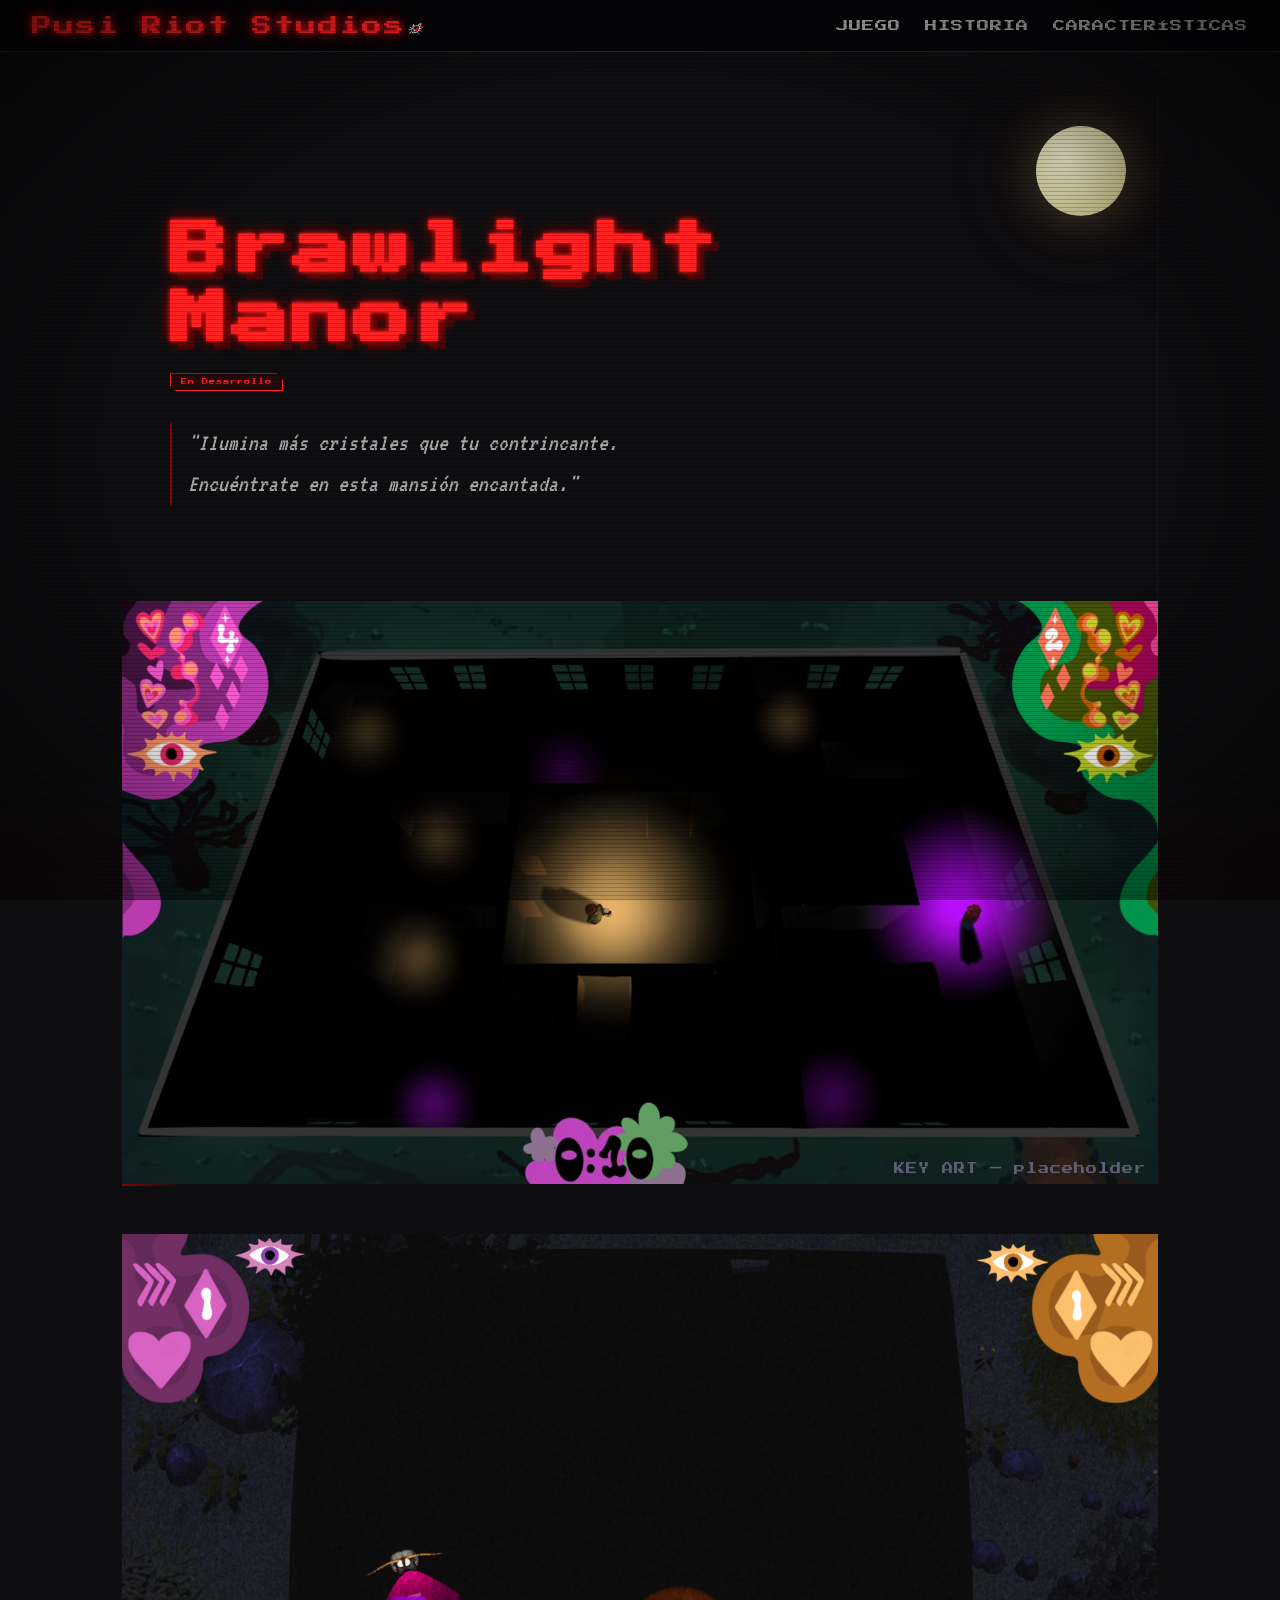
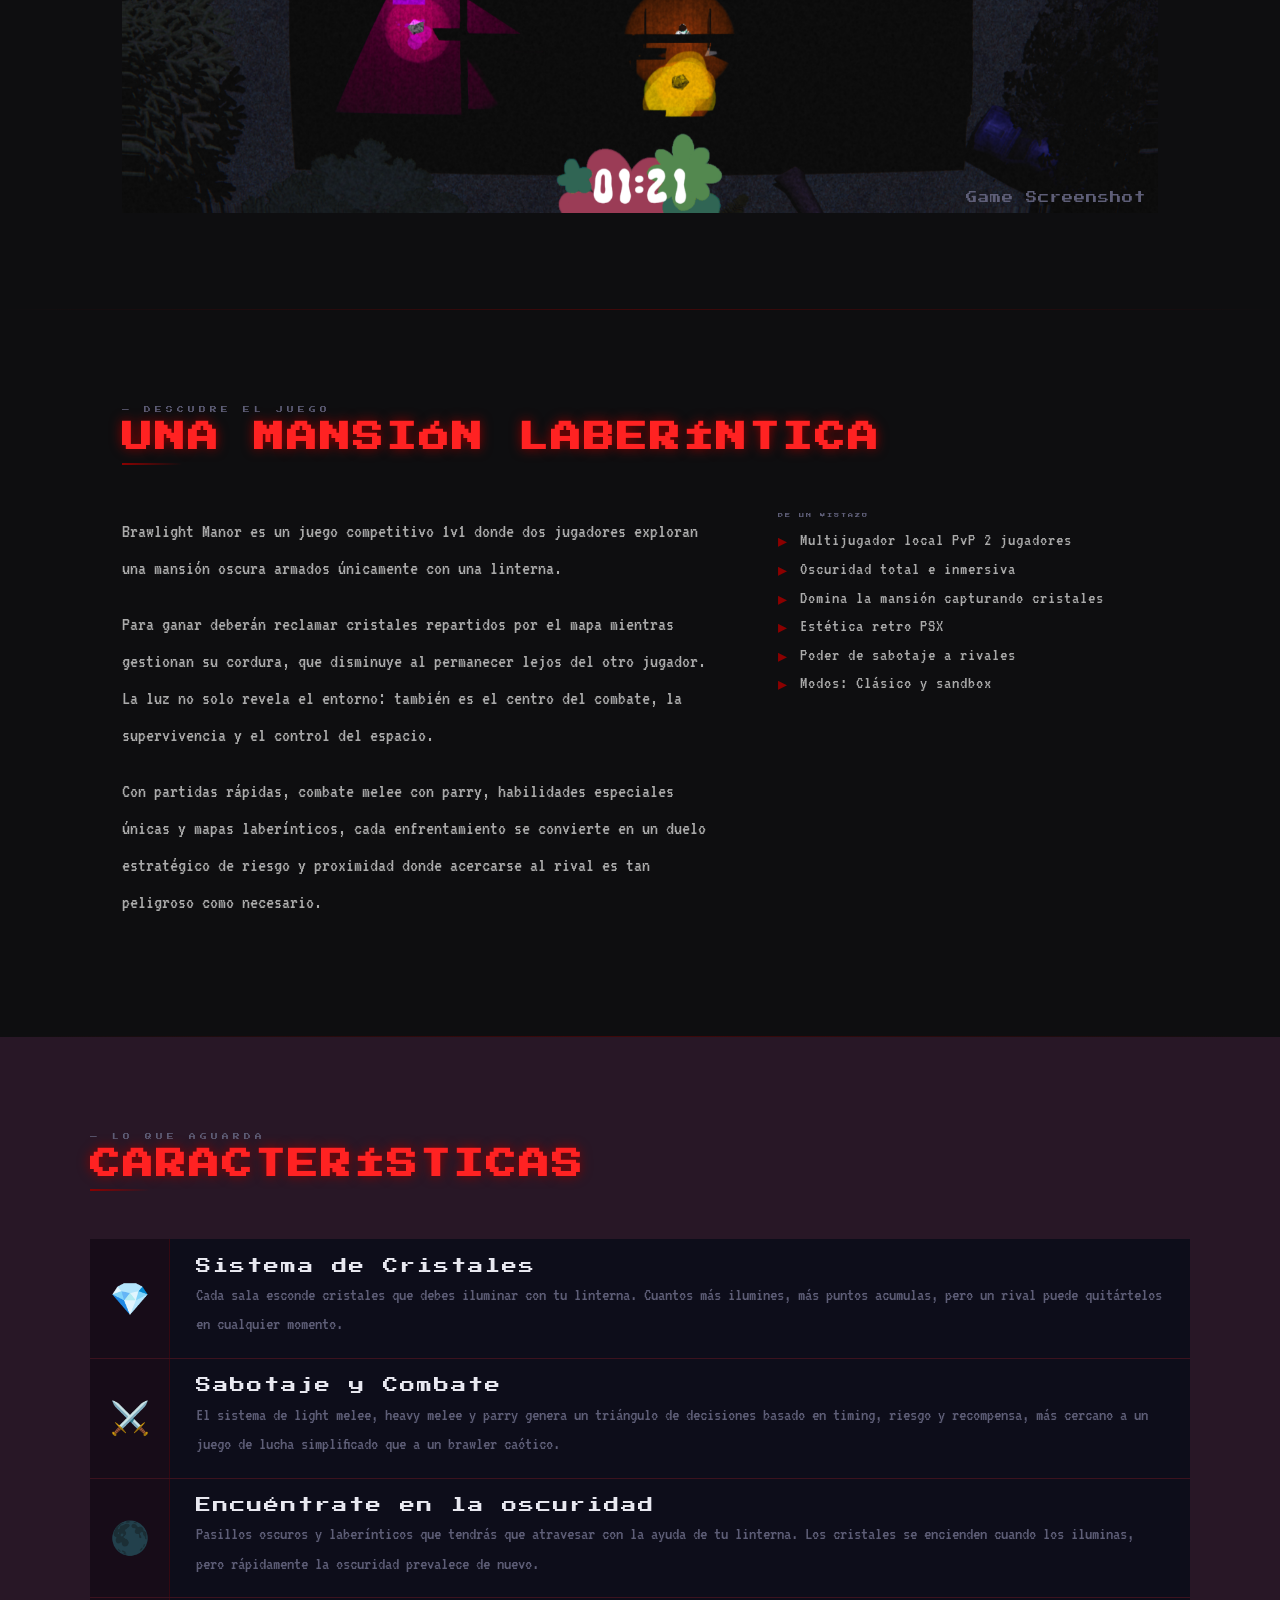
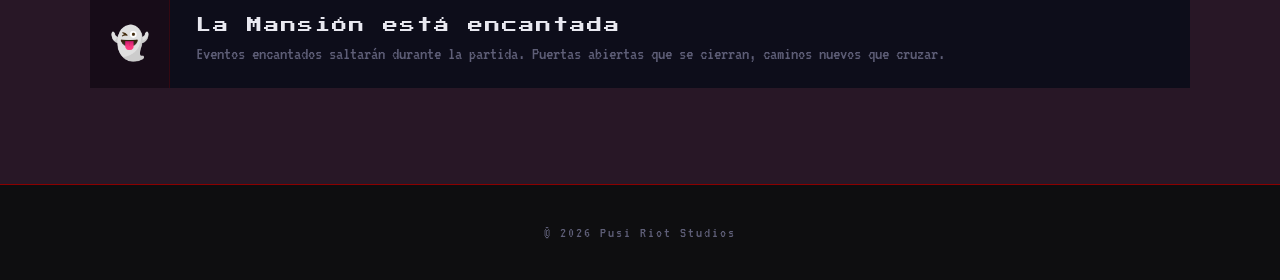
==== commit 1799cc92: "Updated Screenshot" ====
--- a/brawlightmanor.html
+++ b/brawlightmanor.html
@@ -56,7 +56,7 @@
 <div class="section-line"></div>
         <div class="game-hero-right">
             <!-- <div class="game-hero-art"> -->
-                <img src="assets/images/Screenshot_00.png" alt="Manison" width="100%">
+                <img src="assets/images/Screenshot_01.png" alt="Manison" width="100%">
                 <span class="game-hero-art-label">Game Screenshot</span>
             <!-- </div> -->
 
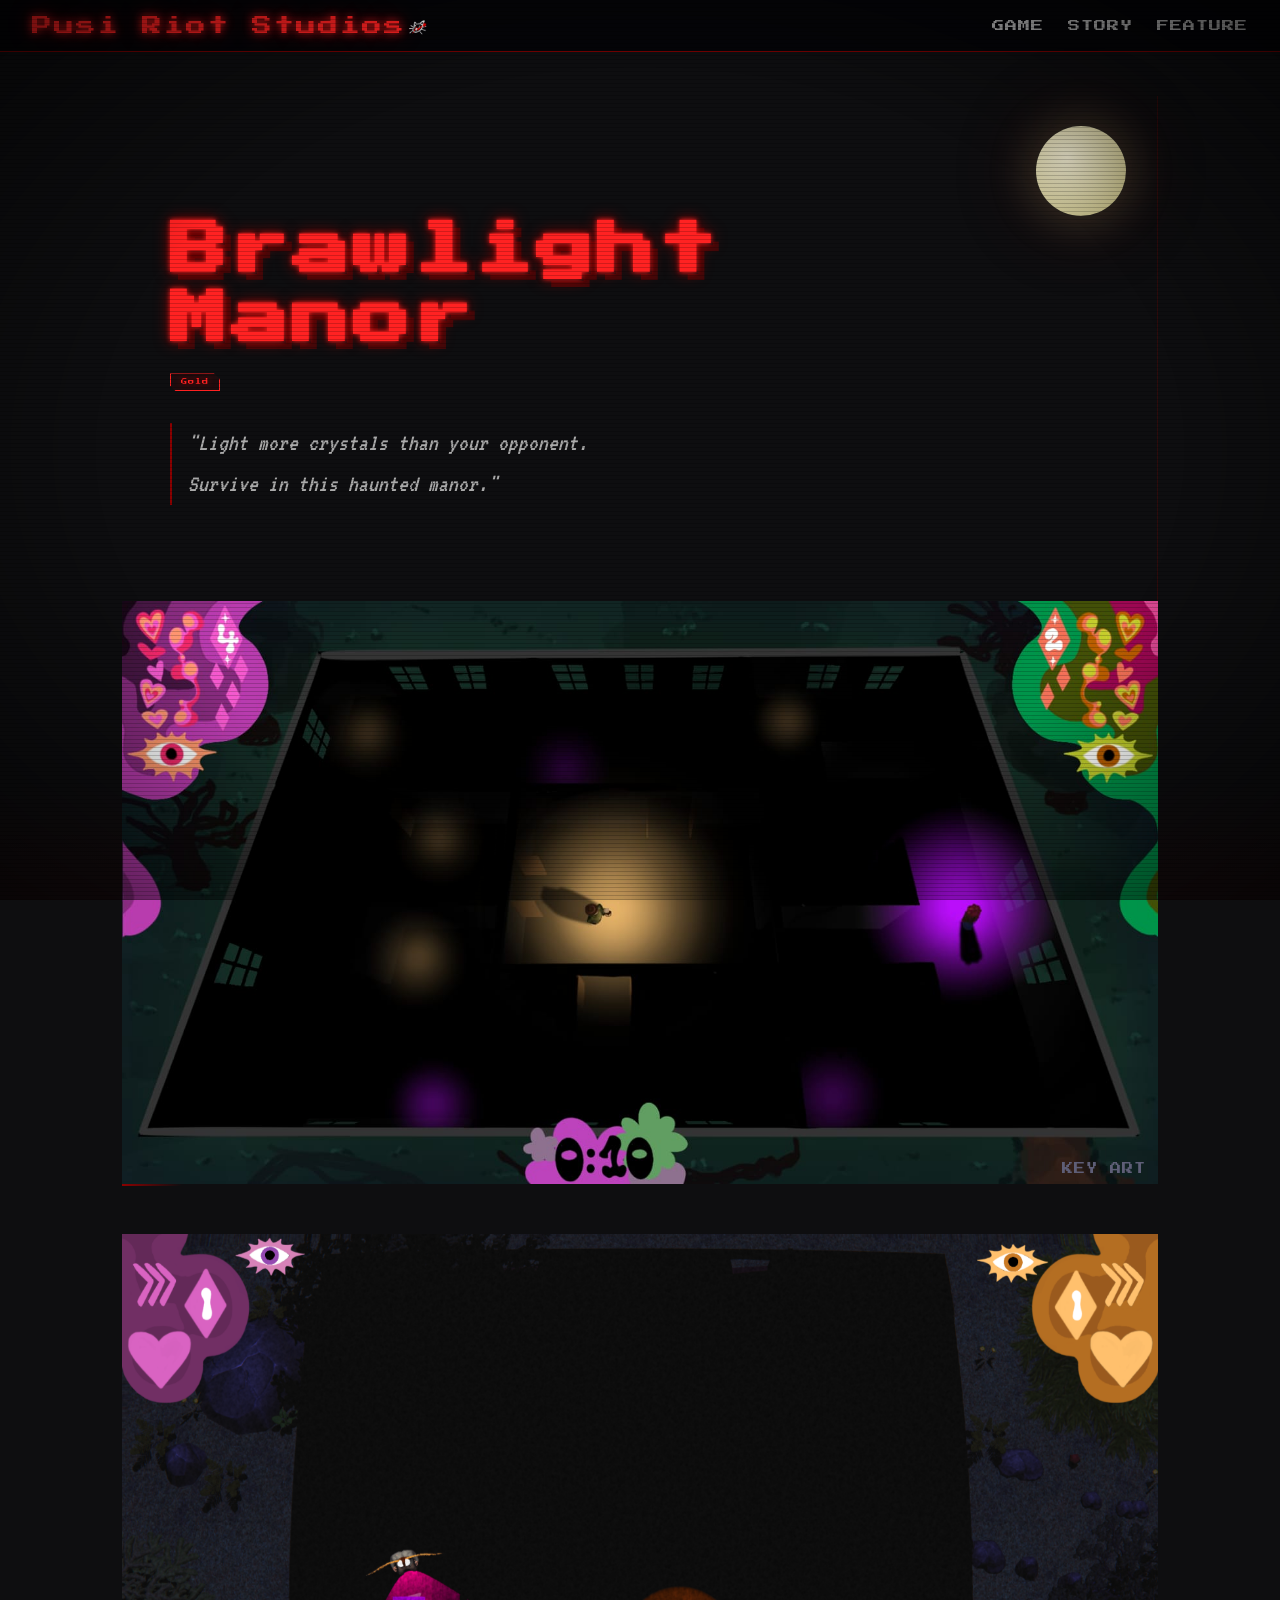
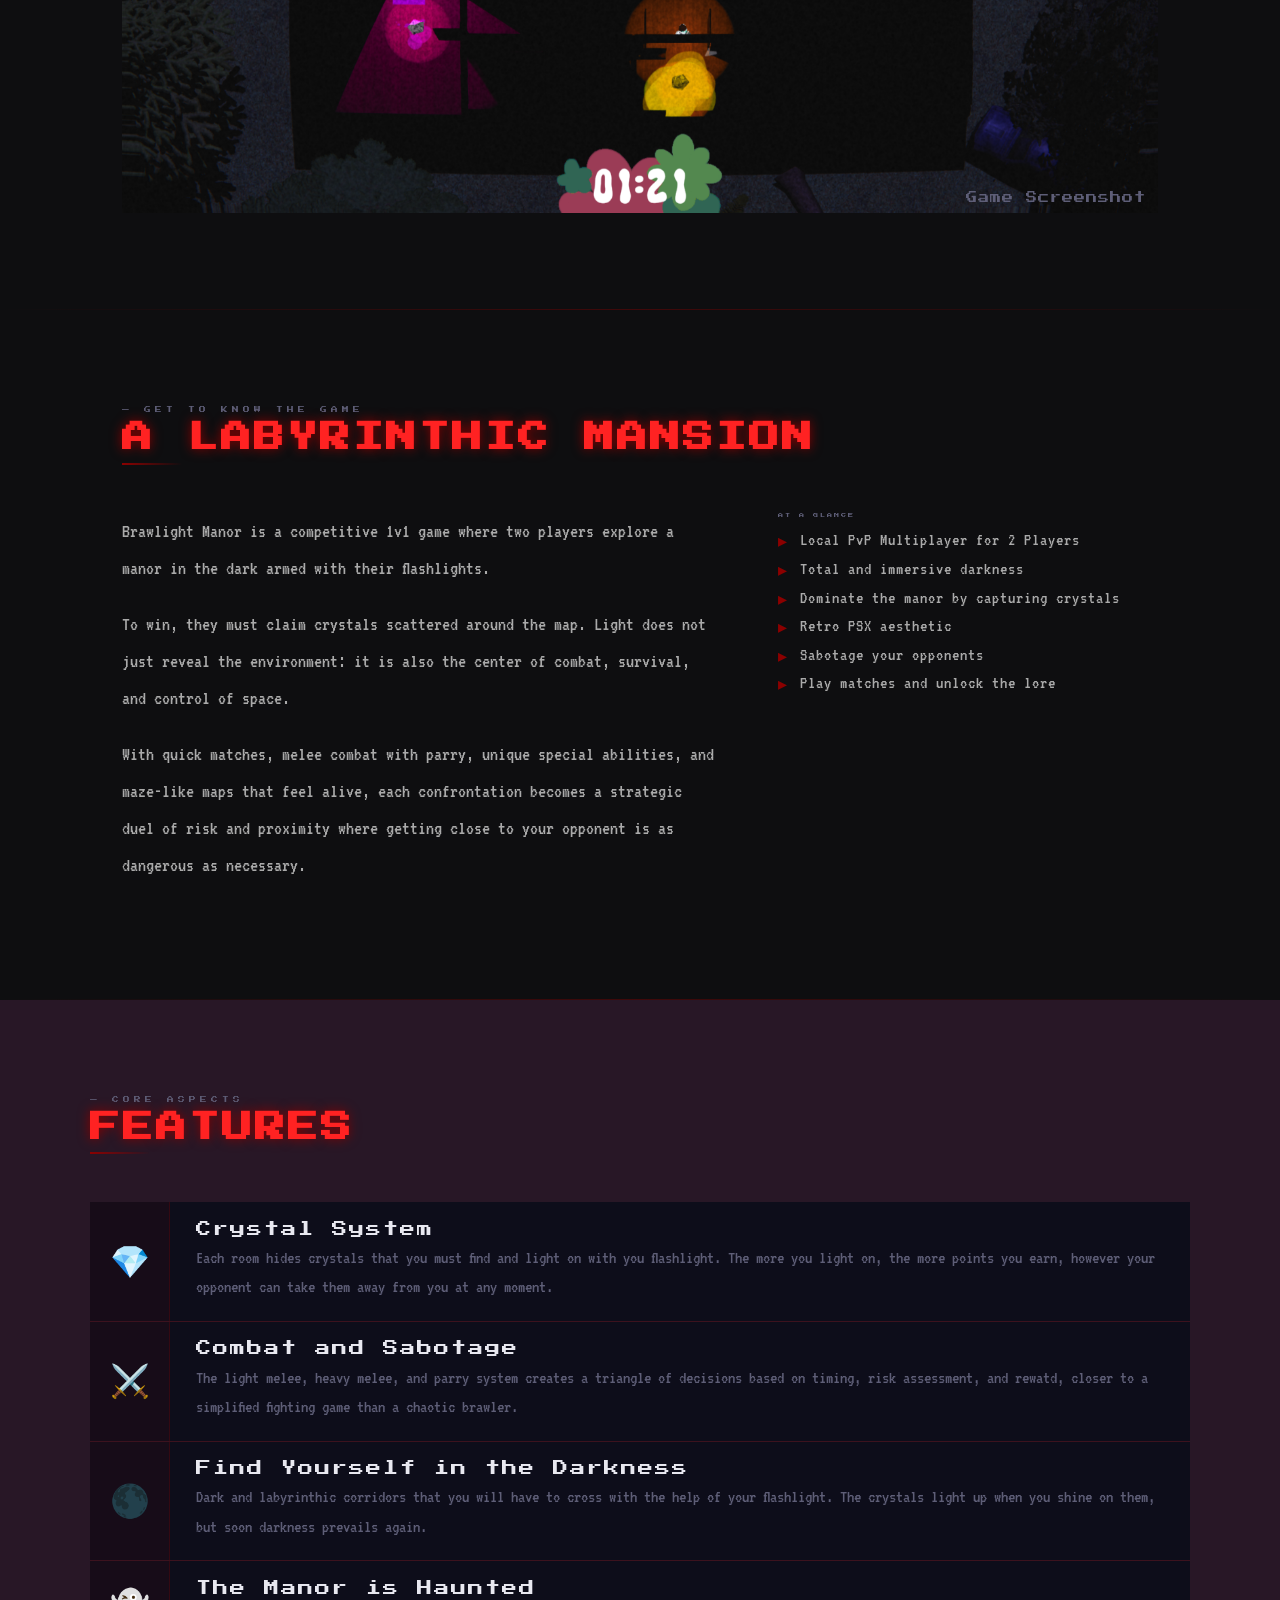
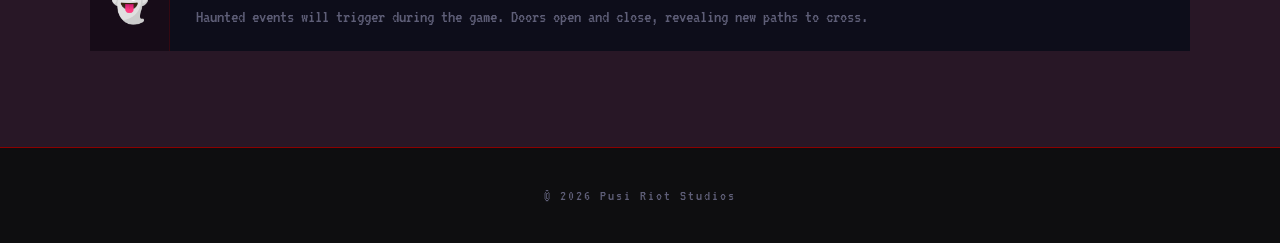
==== commit 94b277ce: "Translated the website to English :) Bonjour! C'est un site web :)" ====
--- a/brawlightmanor.html
+++ b/brawlightmanor.html
@@ -18,9 +18,9 @@
             Pusi Riot Studios<img src="assets/images/PusiRiot_Logo_White.png" alt="Logo" width="2.5%">
         </a>
         <ul class="nav-links" id="navLinks">
-            <li><a href="#juego">JUEGO</a></li>
-            <li><a href="#historia">HISTORIA</a></li>
-            <li><a href="#features">CARACTERÍSTICAS</a></li>
+            <li><a href="#juego">GAME</a></li>
+            <li><a href="#historia">STORY</a></li>
+            <li><a href="#features">FEATURE</a></li>
         </ul>
         <button class="hamburger" id="hamburger" aria-label="Menu">
             <span></span><span></span><span></span>
@@ -38,18 +38,18 @@
             <h1 class="game-main-title">Brawlight<br>Manor</h1>
 
             <div class="game-pills">
-                <span class="game-pill game-pill--highlight">En Desarrollo</span>
+                <span class="game-pill game-pill--highlight">Gold</span>
             </div>
             <p class="game-tagline">
-                "Ilumina más cristales que tu contrincante.<br>
-                Encuéntrate en esta mansión encantada."
+                "Light more crystals than your opponent.<br>
+                Survive in this haunted manor."
             </p>
         </div>
 
         <div class="game-hero-right">
             <!-- <div class="game-hero-art"> -->
                 <img src="assets/images/KeyArt_00.jpeg" alt="Manison" width="100%">
-                <span class="game-hero-art-label">KEY ART — placeholder</span>
+                <span class="game-hero-art-label">KEY ART</span>
             <!-- </div> -->
 
         </div>
@@ -69,9 +69,9 @@
     <section id="historia">
         <p class="section-label"
             style="font-family:var(--pixel);font-size:0.42rem;color:var(--dim);letter-spacing:4px;text-transform:uppercase;margin-bottom:0.6rem;">
-            — Descubre el juego
+            — Get to know the game
         </p>
-        <h2 class="section-title">Una Mansión laberíntica</h2>
+        <h2 class="section-title">A Labyrinthic Mansion</h2>
         <div class="section-line"></div>
 
         <div class="game-story-wrap">
@@ -79,34 +79,33 @@
             <!-- Narrative -->
             <div class="game-story-text">
                 <p>
-                    Brawlight Manor es un juego competitivo 1v1 donde dos jugadores 
-                    exploran una mansión oscura armados únicamente con una linterna.
+                    Brawlight Manor is a competitive 1v1 game where two players 
+                    explore a manor in the dark armed with their flashlights.
                 <p>
-                    Para ganar deberán reclamar cristales repartidos por el mapa 
-                    mientras gestionan su cordura, que disminuye al permanecer lejos 
-                    del otro jugador. La luz no solo revela el entorno: también es
-                    el centro del combate, la supervivencia y el control del espacio.
+                    To win, they must claim crystals scattered around the map.
+                    Light does not just reveal the environment: 
+                    it is also the center of combat, survival, and control of space.
                 </p>
                 <p>
-                    Con partidas rápidas, combate melee con parry, habilidades 
-                    especiales únicas y mapas laberínticos, cada enfrentamiento se 
-                    convierte en un duelo estratégico de riesgo y proximidad donde 
-                    acercarse al rival es tan peligroso como necesario.
+                    With quick matches, melee combat with parry, unique special abilities, 
+                    and maze-like maps that feel alive, each confrontation becomes
+                    a strategic duel of risk and proximity where getting close to 
+                    your opponent is as dangerous as necessary.
                 </p>
             </div>
 
             <div>
                 <p
                     style="font-family:var(--pixel);font-size:0.32rem;color:var(--dim);letter-spacing:2px;margin-bottom:0.8rem;text-transform:uppercase;">
-                    De un vistazo
+                    At a glance
                 </p>
                 <ul class="game-checklist">
-                    <li>Multijugador local PvP 2 jugadores</li>
-                    <li>Oscuridad total e inmersiva</li>
-                    <li>Domina la mansión capturando cristales</li>
-                    <li>Estética retro PSX</li>
-                    <li>Poder de sabotaje a rivales</li>
-                    <li>Modos: Clásico y sandbox</li>
+                    <li>Local PvP Multiplayer for 2 Players</li>
+                    <li>Total and immersive darkness</li>
+                    <li>Dominate the manor by capturing crystals</li>
+                    <li>Retro PSX aesthetic</li>
+                    <li>Sabotage your opponents</li>
+                    <li>Play matches and unlock the lore</li>
                 </ul>
             </div>
 
@@ -120,9 +119,9 @@
 
             <p
                 style="font-family:var(--pixel);font-size:0.42rem;color:var(--dim);letter-spacing:4px;text-transform:uppercase;margin-bottom:0.6rem;">
-                — Lo que Aguarda
+                — Core aspects
             </p>
-            <h2 class="section-title">Características</h2>
+            <h2 class="section-title">Features</h2>
             <div class="section-line"></div>
 
             <div class="game-feature-list">
@@ -130,22 +129,24 @@
                 <div class="game-feature-row">
                     <div class="game-feature-row__icon">💎</div>
                     <div class="game-feature-row__body">
-                        <p class="game-feature-row__name">Sistema de Cristales</p>
-                        <p class="game-feature-row__desc">
-                            Cada sala esconde cristales que debes iluminar con tu linterna.
-                            Cuantos más ilumines, más puntos acumulas, pero un rival puede
-                            quitártelos en cualquier momento.
+                        <p class="game-feature-row__name">Crystal System</p>
+                        <p class="game-feature-row__desc">
+                            Each room hides crystals that you must find and light on
+                            with you flashlight. The more you light on, the more points
+                            you earn, however your opponent can take them away from you
+                            at any moment.
                         </p>
                     </div>
                 </div>
                 <div class="game-feature-row">
                     <div class="game-feature-row__icon">⚔️</div>
                     <div class="game-feature-row__body">
-                        <p class="game-feature-row__name">Sabotaje y Combate</p>
-                        <p class="game-feature-row__desc">
-                            El sistema de light melee, heavy melee y parry genera un triángulo 
-                            de decisiones basado en timing, riesgo y recompensa, más cercano a 
-                            un juego de lucha simplificado que a un brawler caótico.
+                        <p class="game-feature-row__name">Combat and Sabotage</p>
+                        <p class="game-feature-row__desc">
+                            The light melee, heavy melee, and parry system creates
+                            a triangle of decisions based on timing, risk assessment,
+                            and rewatd, closer to a simplified fighting game than a
+                            chaotic brawler.
                         </p>
                     </div>
                 </div>
@@ -153,11 +154,11 @@
                 <div class="game-feature-row">
                     <div class="game-feature-row__icon">🌑</div>
                     <div class="game-feature-row__body">
-                        <p class="game-feature-row__name">Encuéntrate en la oscuridad</p>
-                        <p class="game-feature-row__desc">
-                            Pasillos oscuros y laberínticos que tendrás que atravesar con la ayuda
-                            de tu linterna. Los cristales se encienden cuando los iluminas, pero
-                            rápidamente la oscuridad prevalece de nuevo.
+                        <p class="game-feature-row__name">Find Yourself in the Darkness</p>
+                        <p class="game-feature-row__desc">
+                            Dark and labyrinthic corridors that you will have to cross 
+                            with the help of your flashlight. The crystals light up when 
+                            you shine on them, but soon darkness prevails again.
                         </p>
                     </div>
                 </div>
@@ -165,10 +166,10 @@
                 <div class="game-feature-row">
                     <div class="game-feature-row__icon">👻</div>
                     <div class="game-feature-row__body">
-                        <p class="game-feature-row__name">La Mansión está encantada</p>
-                        <p class="game-feature-row__desc">
-                            Eventos encantados saltarán durante la partida. Puertas abiertas 
-                            que se cierran, caminos nuevos que cruzar.
+                        <p class="game-feature-row__name">The Manor is Haunted</p>
+                        <p class="game-feature-row__desc">
+                            Haunted events will trigger during the game. Doors open 
+                            and close, revealing new paths to cross.
                         </p>
                     </div>
                 </div>
